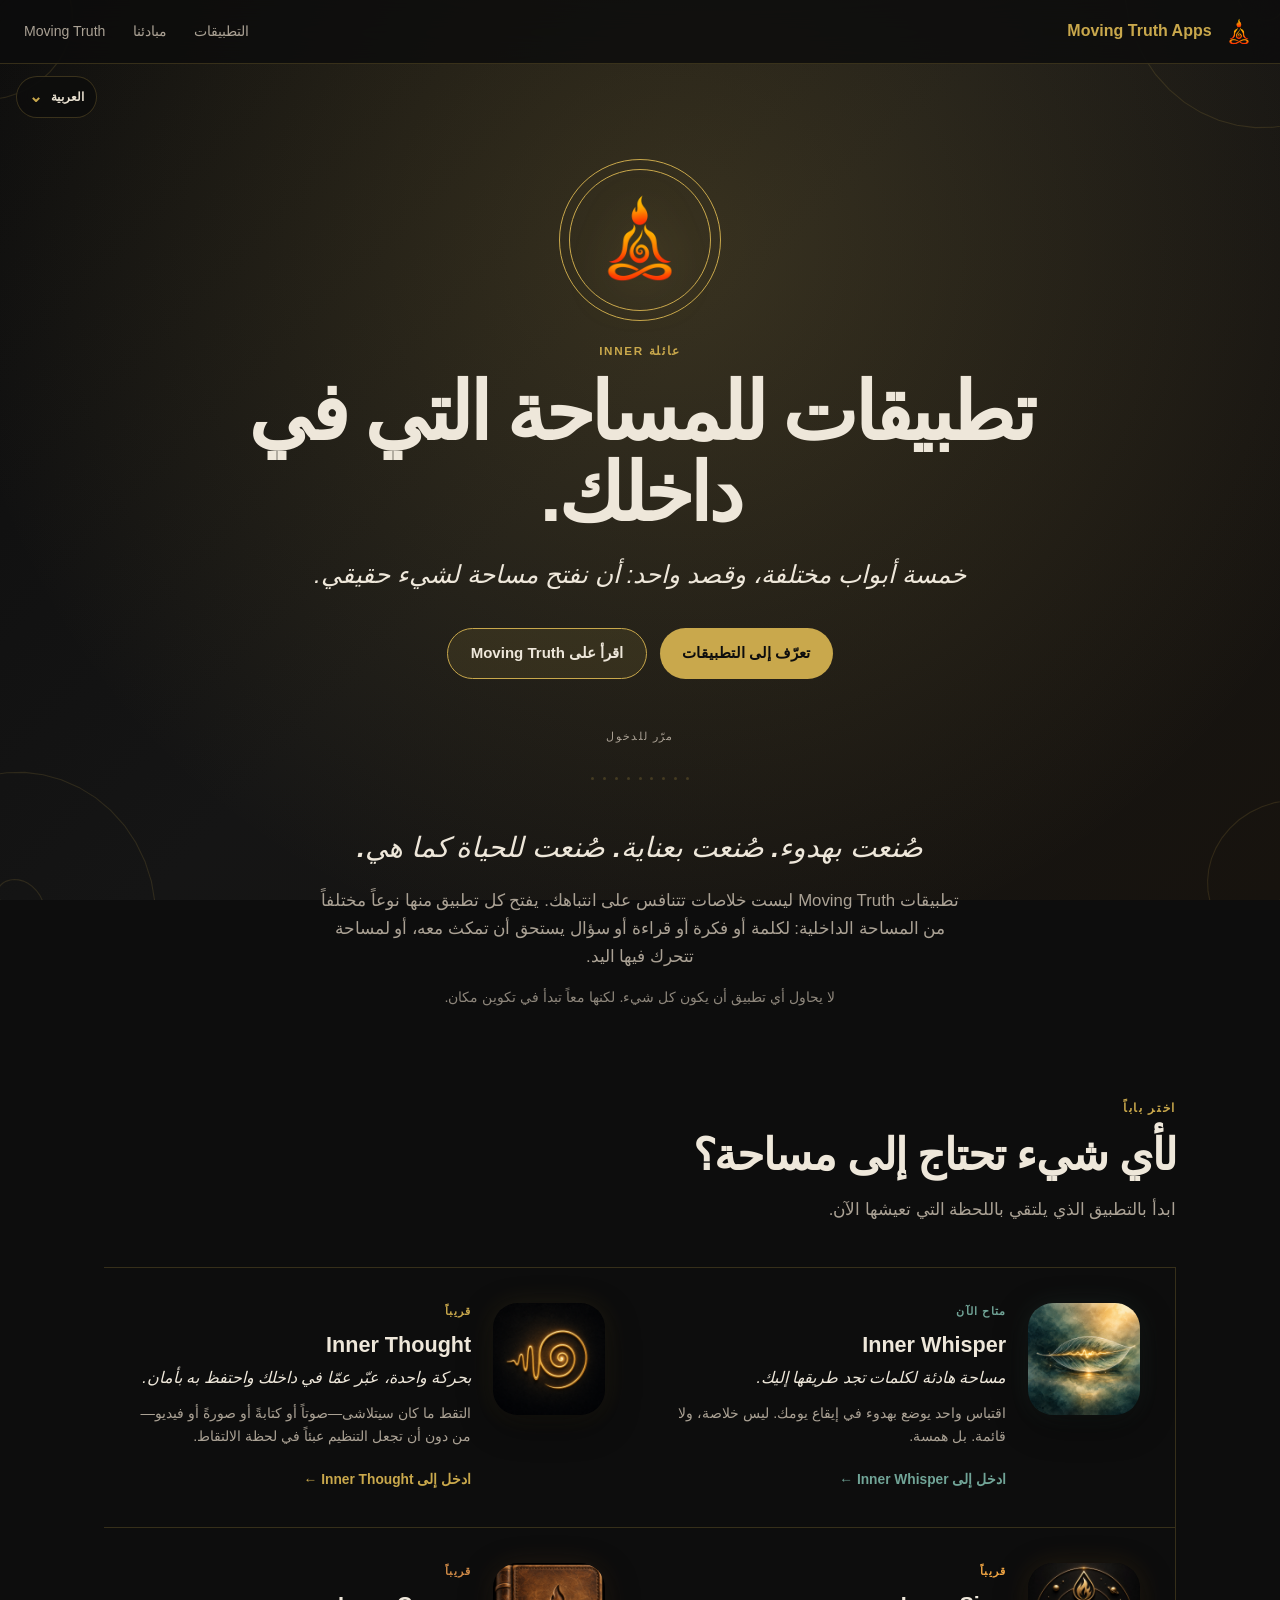
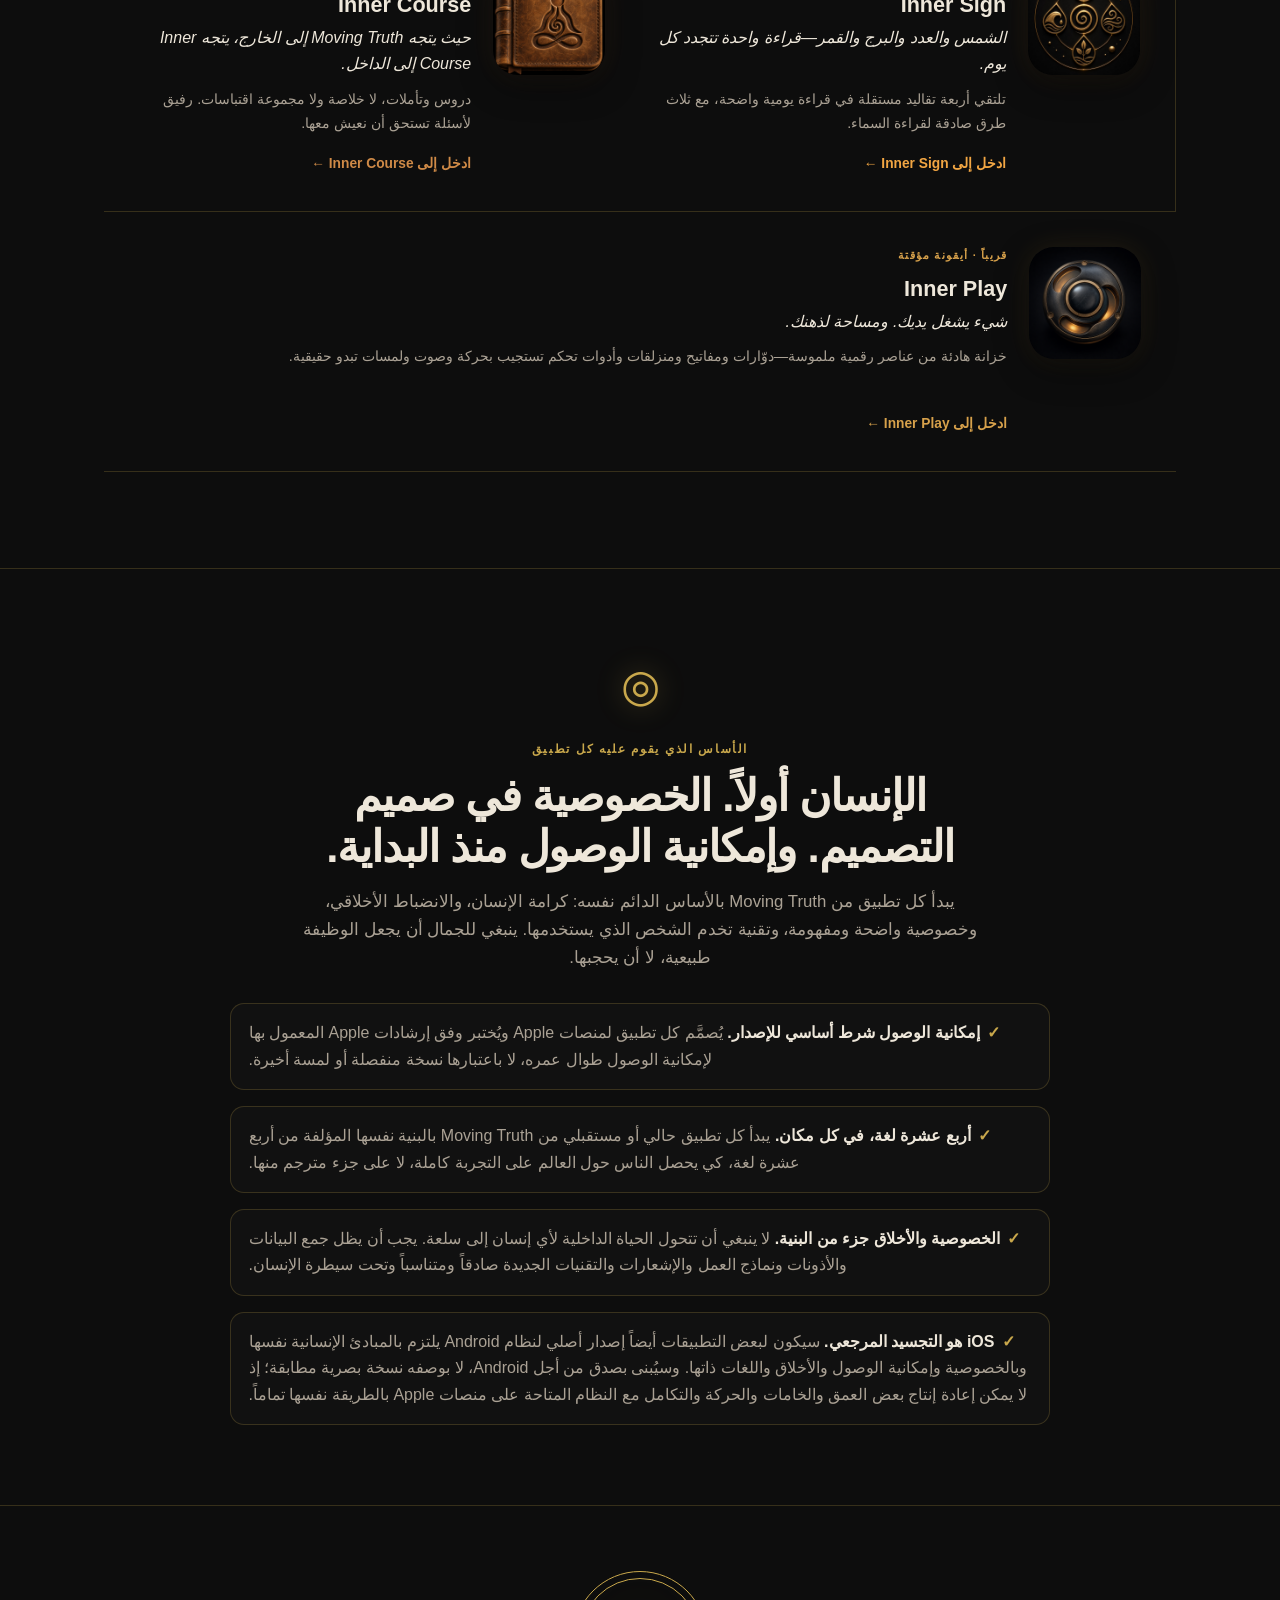
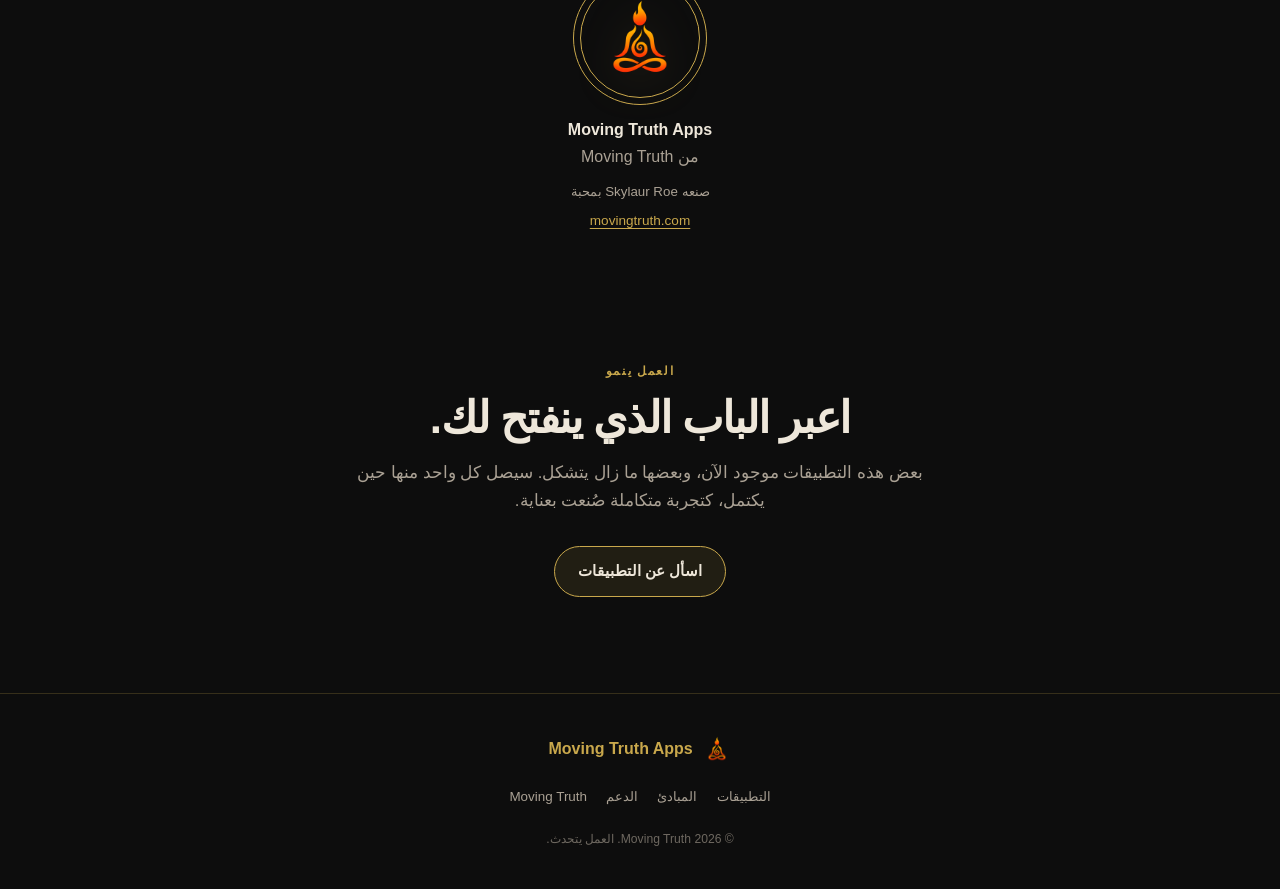
==== ar/index.html @ 88b8972d "Add complete 14-language app-family localization Add meaning-first catalogs and generated pages for " ====
<!DOCTYPE html>
<html lang="ar" dir="rtl">
<head>
  <meta charset="UTF-8">
  <meta name="viewport" content="width=device-width, initial-scale=1.0">
  <meta name="theme-color" content="#0D0D0D">
  <meta name="description" content="عائلة تطبيقات Inner من Moving Truth: مساحات هادئة وخاصة ومتاحة للجميع، للتأمل والإبداع وتوسيع المنظور والاستكشاف الحسي ومعرفة الذات.">
  <meta property="og:title" content="Moving Truth Apps">
  <meta property="og:description" content="صُمّمت للمساحة التي في داخلك.">
  <meta property="og:type" content="website">
  <meta property="og:url" content="https://apps.movingtruth.com/ar/">
  <meta property="og:image" content="https://apps.movingtruth.com/assets/moving-truth-logo.png">
  <meta name="twitter:card" content="summary">
  <title>تطبيقات Moving Truth — صُمّمت للمساحة التي في داخلك</title>
  <link rel="icon" type="image/png" href="../assets/moving-truth-logo.png">
  <link rel="apple-touch-icon" href="../assets/moving-truth-logo.png">
  <link rel="stylesheet" href="../styles.css">
  <script src="site.js" defer></script>





















































<!-- family-localization-meta:start -->
<link rel="canonical" href="https://apps.movingtruth.com/ar/">
<link rel="alternate" hreflang="en" href="https://apps.movingtruth.com/">
<link rel="alternate" hreflang="fr" href="https://apps.movingtruth.com/fr/">
<link rel="alternate" hreflang="es" href="https://apps.movingtruth.com/es/">
<link rel="alternate" hreflang="de" href="https://apps.movingtruth.com/de/">
<link rel="alternate" hreflang="pt-BR" href="https://apps.movingtruth.com/pt-BR/">
<link rel="alternate" hreflang="it" href="https://apps.movingtruth.com/it/">
<link rel="alternate" hreflang="nl" href="https://apps.movingtruth.com/nl/">
<link rel="alternate" hreflang="hi" href="https://apps.movingtruth.com/hi/">
<link rel="alternate" hreflang="ar" href="https://apps.movingtruth.com/ar/">
<link rel="alternate" hreflang="zh-Hans" href="https://apps.movingtruth.com/zh-Hans/">
<link rel="alternate" hreflang="ja" href="https://apps.movingtruth.com/ja/">
<link rel="alternate" hreflang="ko" href="https://apps.movingtruth.com/ko/">
<link rel="alternate" hreflang="ru" href="https://apps.movingtruth.com/ru/">
<link rel="alternate" hreflang="th" href="https://apps.movingtruth.com/th/">
<link rel="alternate" hreflang="x-default" href="https://apps.movingtruth.com/">
<!-- family-localization-meta:end -->

<!-- family-localization-style:start -->
<style>
  .family-language{position:absolute;z-index:900;inset-block-start:4.75rem;inset-inline-end:1rem;color:#e8e0d0;font:600 .75rem/1.2 -apple-system,BlinkMacSystemFont,"Segoe UI",sans-serif}
  .family-language details{position:relative}
  .family-language summary{min-block-size:2.6rem;display:flex;align-items:center;gap:.55rem;padding:.3rem .75rem;list-style:none;border:1px solid rgba(201,168,76,.24);border-radius:999px;background:rgba(13,13,13,.82);cursor:pointer;backdrop-filter:blur(12px)}
  .family-language summary::-webkit-details-marker{display:none}
  .family-language summary::after{content:"⌄";font-size:1rem;color:#c9a84c}
  .family-language details[open] summary::after{transform:rotate(180deg)}
  .family-language__label{position:absolute;inline-size:1px;block-size:1px;padding:0;margin:-1px;overflow:hidden;clip:rect(0,0,0,0);white-space:nowrap;border:0}
  .family-language__menu{position:absolute;inset-block-start:calc(100% + .45rem);inset-inline-end:0;min-inline-size:12rem;max-block-size:min(65vh,28rem);overflow:auto;display:grid;gap:.2rem;padding:.4rem;border:1px solid rgba(201,168,76,.24);border-radius:16px;background:rgba(13,13,13,.97);box-shadow:0 16px 45px rgba(0,0,0,.42);backdrop-filter:blur(16px)}
  .family-language a{min-block-size:2.5rem;display:flex;align-items:center;padding:0 .7rem;border-radius:10px;color:inherit;text-decoration:none;white-space:nowrap}
  .family-language a:hover,.family-language a:focus-visible{background:rgba(201,168,76,.16);outline:2px solid transparent}
  .family-language a[aria-current="page"]{background:#c9a84c;color:#111}
  .language-suggestion{position:fixed;z-index:1100;inset-inline:50%;inset-block-end:1rem;transform:translateX(-50%);inline-size:min(calc(100% - 2rem),42rem);display:flex;align-items:center;justify-content:center;gap:.7rem;flex-wrap:wrap;padding:.8rem 1rem;border:1px solid rgba(201,168,76,.42);border-radius:16px;background:rgba(13,13,13,.96);color:#e8e0d0;font:600 .88rem/1.4 -apple-system,BlinkMacSystemFont,"Segoe UI",sans-serif;box-shadow:0 16px 45px rgba(0,0,0,.42);backdrop-filter:blur(16px)}
  .language-suggestion p{margin:0;color:#e8e0d0}
  .language-suggestion a,.language-suggestion button{min-block-size:2.35rem;display:inline-flex;align-items:center;padding:0 .8rem;border:1px solid rgba(201,168,76,.5);border-radius:999px;background:transparent;color:#e8e0d0;font:inherit;text-decoration:none;cursor:pointer}
  .language-suggestion a{background:#c9a84c;color:#111}
  .language-suggestion a:focus-visible,.language-suggestion button:focus-visible{outline:2px solid #f1d47a;outline-offset:2px}
  @media (max-width:700px){.family-language{inset-block-start:4.8rem;inset-inline-end:.75rem}}
</style>
<!-- family-localization-style:end -->
<!-- family-localization-script:start -->
<script src="../localization/language-preference.js" defer></script>
<!-- family-localization-script:end -->
</head>
<body>
<!-- family-localization:start -->
<div class="family-language">
<details>
<summary><span class="family-language__label">اللغة</span><span>العربية</span></summary>
<nav class="family-language__menu" aria-label="اللغة">
  <a href="https://apps.movingtruth.com/" lang="en" data-language-choice="en">English</a>
  <a href="https://apps.movingtruth.com/fr/" lang="fr" data-language-choice="fr">Français</a>
  <a href="https://apps.movingtruth.com/es/" lang="es" data-language-choice="es">Español</a>
  <a href="https://apps.movingtruth.com/de/" lang="de" data-language-choice="de">Deutsch</a>
  <a href="https://apps.movingtruth.com/pt-BR/" lang="pt-BR" data-language-choice="pt-BR">Português (Brasil)</a>
  <a href="https://apps.movingtruth.com/it/" lang="it" data-language-choice="it">Italiano</a>
  <a href="https://apps.movingtruth.com/nl/" lang="nl" data-language-choice="nl">Nederlands</a>
  <a href="https://apps.movingtruth.com/hi/" lang="hi" data-language-choice="hi">हिन्दी</a>
  <a href="https://apps.movingtruth.com/ar/" lang="ar" data-language-choice="ar" aria-current="page">العربية</a>
  <a href="https://apps.movingtruth.com/zh-Hans/" lang="zh-Hans" data-language-choice="zh-Hans">简体中文</a>
  <a href="https://apps.movingtruth.com/ja/" lang="ja" data-language-choice="ja">日本語</a>
  <a href="https://apps.movingtruth.com/ko/" lang="ko" data-language-choice="ko">한국어</a>
  <a href="https://apps.movingtruth.com/ru/" lang="ru" data-language-choice="ru">Русский</a>
  <a href="https://apps.movingtruth.com/th/" lang="th" data-language-choice="th">ไทย</a>
</nav>
</details>
</div>
<!-- family-localization:end -->
  <a class="skip-link" href="#main-content">انتقل إلى المحتوى الرئيسي</a>

  <div class="living-canvas" aria-hidden="true">
    <div class="living-canvas__gradient"></div>
    <div class="living-canvas__glow"></div>
    <div class="living-canvas__motes" id="motes"></div>
    <svg class="living-canvas__corners" id="corner-spirals"></svg>
  </div>

  <header class="site-nav" role="banner">
    <a class="site-nav__brand" href="#top" aria-label="الصفحة الرئيسية لتطبيقات Moving Truth">
      <img src="../assets/moving-truth-logo.png" alt="">
      <span>Moving Truth Apps</span>
    </a>
    <button class="site-nav__toggle" type="button" aria-expanded="false" aria-controls="site-links">
      <span class="sr-only">افتح قائمة التنقل</span>
      <span aria-hidden="true"></span><span aria-hidden="true"></span><span aria-hidden="true"></span>
    </button>
    <nav aria-label="التنقل الرئيسي">
      <ul class="site-nav__links" id="site-links">
        <li><a href="#apps">التطبيقات</a></li>
        <li><a href="#principles">مبادئنا</a></li>
        <li><a href="https://movingtruth.com">Moving Truth</a></li>
      </ul>
    </nav>
  </header>

  <main id="main-content">
    <section class="hero hero--hub" id="top" aria-labelledby="hero-title">
      <a class="hero__mark" href="https://movingtruth.com" aria-label="زُر Moving Truth">
        <img src="../assets/moving-truth-logo.png" alt="شعار Moving Truth">
      </a>
      <span class="hero__eyebrow">عائلة Inner</span>
      <h1 class="hero__name" id="hero-title">تطبيقات للمساحة التي في داخلك.</h1>
      <p class="hero__promise">خمسة أبواب مختلفة، وقصد واحد: أن نفتح مساحة لشيء حقيقي.</p>
      <div class="hero__actions">
        <a class="button button--solid" href="#apps">تعرّف إلى التطبيقات</a>
        <a class="button button--outline" href="https://movingtruth.com/apps/">اقرأ على Moving Truth</a>
      </div>
      <p class="hero__scroll" aria-hidden="true">مرّر للدخول</p>
    </section>

    <div class="dot-row" aria-hidden="true">
      <span></span><span></span><span></span><span></span><span></span><span></span><span></span><span></span><span></span>
    </div>

    <section class="intro" aria-labelledby="family-title">
      <h2 id="family-title">صُنعت بهدوء. صُنعت بعناية. صُنعت للحياة كما هي.</h2>
      <p>تطبيقات Moving Truth ليست خلاصات تتنافس على انتباهك. يفتح كل تطبيق منها نوعاً مختلفاً من المساحة الداخلية: لكلمة أو فكرة أو قراءة أو سؤال يستحق أن تمكث معه، أو لمساحة تتحرك فيها اليد.</p>
      <p class="intro__trust">لا يحاول أي تطبيق أن يكون كل شيء. لكنها معاً تبدأ في تكوين مكان.</p>
    </section>

    <section class="app-family" id="apps" aria-labelledby="apps-title">
      <div class="section-heading">
        <span class="eyebrow">اختر باباً</span>
        <h2 id="apps-title">لأي شيء تحتاج إلى مساحة؟</h2>
        <p>ابدأ بالتطبيق الذي يلتقي باللحظة التي تعيشها الآن.</p>
      </div>

      <div class="app-grid">
        <a class="app-card" style="--card-rgb: 113, 164, 151" href="https://inner-whisper.movingtruth.com/ar/">
          <img class="app-card__icon" src="../assets/inner-whisper.png" alt="أيقونة تطبيق Inner Whisper: ورقة مضيئة تحتضن موجة ذهبية">
          <div class="app-card__body">
            <span class="app-card__status">متاح الآن</span>
            <h3>Inner Whisper</h3>
            <p class="app-card__tagline">مساحة هادئة لكلمات تجد طريقها إليك.</p>
            <p class="app-card__copy">اقتباس واحد يوضع بهدوء في إيقاع يومك. ليس خلاصة، ولا قائمة. بل همسة.</p>
            <span class="app-card__cta">ادخل إلى Inner Whisper ←</span>
          </div>
        </a>

        <a class="app-card" style="--card-rgb: 201, 168, 76" href="https://inner-thought.movingtruth.com/ar/">
          <img class="app-card__icon" src="../assets/inner-thought.png" alt="أيقونة تطبيق Inner Thought: موجة ذهبية تنساب إلى شكل حلزوني">
          <div class="app-card__body">
            <span class="app-card__status">قريباً</span>
            <h3>Inner Thought</h3>
            <p class="app-card__tagline">بحركة واحدة، عبّر عمّا في داخلك واحتفظ به بأمان.</p>
            <p class="app-card__copy">التقط ما كان سيتلاشى—صوتاً أو كتابةً أو صورةً أو فيديو—من دون أن تجعل التنظيم عبئاً في لحظة الالتقاط.</p>
            <span class="app-card__cta">ادخل إلى Inner Thought ←</span>
          </div>
        </a>

        <a class="app-card" style="--card-rgb: 242, 166, 67" href="https://inner-sign.movingtruth.com/ar/">
          <img class="app-card__icon" src="../assets/inner-sign.png" alt="أيقونة تطبيق Inner Sign: أربعة رموز ذهبية للعناصر تحيط بشكل حلزوني وسط خلفية داكنة">
          <div class="app-card__body">
            <span class="app-card__status">قريباً</span>
            <h3>Inner Sign</h3>
            <p class="app-card__tagline">الشمس والعدد والبرج والقمر—قراءة واحدة تتجدد كل يوم.</p>
            <p class="app-card__copy">تلتقي أربعة تقاليد مستقلة في قراءة يومية واضحة، مع ثلاث طرق صادقة لقراءة السماء.</p>
            <span class="app-card__cta">ادخل إلى Inner Sign ←</span>
          </div>
        </a>

        <a class="app-card" style="--card-rgb: 207, 138, 71" href="https://inner-course.movingtruth.com/ar/">
          <img class="app-card__icon" src="../assets/inner-course.png" alt="أيقونة تطبيق Inner Course: كتاب جلدي عتيق منقوش عليه رمز Moving Truth">
          <div class="app-card__body">
            <span class="app-card__status">قريباً</span>
            <h3>Inner Course</h3>
            <p class="app-card__tagline">حيث يتجه Moving Truth إلى الخارج، يتجه Inner Course إلى الداخل.</p>
            <p class="app-card__copy">دروس وتأملات، لا خلاصة ولا مجموعة اقتباسات. رفيق لأسئلة تستحق أن نعيش معها.</p>
            <span class="app-card__cta">ادخل إلى Inner Course ←</span>
          </div>
        </a>

        <a class="app-card" style="--card-rgb: 215, 161, 75" href="https://inner-play.movingtruth.com/ar/">
          <img class="app-card__icon" src="../assets/inner-play-placeholder.png" alt="أيقونة Inner Play المؤقتة: قرص حركي معدني داكن يتوهج بدفء من الداخل">
          <div class="app-card__body">
            <span class="app-card__status">قريباً · أيقونة مؤقتة</span>
            <h3>Inner Play</h3>
            <p class="app-card__tagline">شيء يشغل يديك. ومساحة لذهنك.</p>
            <p class="app-card__copy">خزانة هادئة من عناصر رقمية ملموسة—دوّارات ومفاتيح ومنزلقات وأدوات تحكم تستجيب بحركة وصوت ولمسات تبدو حقيقية.</p>
            <span class="app-card__cta">ادخل إلى Inner Play ←</span>
          </div>
        </a>
      </div>
    </section>

    <section class="statement statement--bordered" id="principles" aria-labelledby="principles-title">
      <span class="statement__symbol" aria-hidden="true">◎</span>
      <span class="eyebrow">الأساس الذي يقوم عليه كل تطبيق</span>
      <h2 id="principles-title">الإنسان أولاً. الخصوصية في صميم التصميم. وإمكانية الوصول منذ البداية.</h2>
      <p>يبدأ كل تطبيق من Moving Truth بالأساس الدائم نفسه: كرامة الإنسان، والانضباط الأخلاقي، وخصوصية واضحة ومفهومة، وتقنية تخدم الشخص الذي يستخدمها. ينبغي للجمال أن يجعل الوظيفة طبيعية، لا أن يحجبها.</p>
      <ul class="truth-list commitment-list">
        <li><strong>إمكانية الوصول شرط أساسي للإصدار.</strong> يُصمَّم كل تطبيق لمنصات Apple ويُختبر وفق إرشادات Apple المعمول بها لإمكانية الوصول طوال عمره، لا باعتبارها نسخة منفصلة أو لمسة أخيرة.</li>
        <li><strong>أربع عشرة لغة، في كل مكان.</strong> يبدأ كل تطبيق حالي أو مستقبلي من Moving Truth بالبنية نفسها المؤلفة من أربع عشرة لغة، كي يحصل الناس حول العالم على التجربة كاملة، لا على جزء مترجم منها.</li>
        <li><strong>الخصوصية والأخلاق جزء من البنية.</strong> لا ينبغي أن تتحول الحياة الداخلية لأي إنسان إلى سلعة. يجب أن يظل جمع البيانات والأذونات ونماذج العمل والإشعارات والتقنيات الجديدة صادقاً ومتناسباً وتحت سيطرة الإنسان.</li>
        <li><strong>iOS هو التجسيد المرجعي.</strong> سيكون لبعض التطبيقات أيضاً إصدار أصلي لنظام Android يلتزم بالمبادئ الإنسانية نفسها وبالخصوصية وإمكانية الوصول والأخلاق واللغات ذاتها. وسيُبنى بصدق من أجل Android، لا بوصفه نسخة بصرية مطابقة؛ إذ لا يمكن إعادة إنتاج بعض العمق والخامات والحركة والتكامل مع النظام المتاحة على منصات Apple بالطريقة نفسها تماماً.</li>
      </ul>
    </section>

    <section class="moving-truth" aria-label="عن Moving Truth">
      <a class="moving-truth__ring" href="https://movingtruth.com" aria-label="Moving Truth. يفتح movingtruth.com">
        <img src="../assets/moving-truth-logo.png" alt="شعار Moving Truth">
      </a>
      <strong>Moving Truth Apps</strong>
      <span>من Moving Truth</span>
      <small>صنعه Skylaur Roe بمحبة</small>
      <a href="https://movingtruth.com">movingtruth.com</a>
    </section>

    <section class="closing" aria-labelledby="closing-title">
      <span class="eyebrow">العمل ينمو</span>
      <h2 id="closing-title">اعبر الباب الذي ينفتح لك.</h2>
      <p>بعض هذه التطبيقات موجود الآن، وبعضها ما زال يتشكل. سيصل كل واحد منها حين يكتمل، كتجربة متكاملة صُنعت بعناية.</p>
      <a class="button button--outline" href="mailto:support@movingtruth.com?subject=Moving%20Truth%20Apps">اسأل عن التطبيقات</a>
    </section>
  </main>

  <footer>
    <div class="footer__brand"><img src="../assets/moving-truth-logo.png" alt=""><strong>Moving Truth Apps</strong></div>
    <nav aria-label="التنقل في تذييل الصفحة">
      <ul>
        <li><a href="#apps">التطبيقات</a></li>
        <li><a href="#principles">المبادئ</a></li>
        <li><a href="mailto:support@movingtruth.com">الدعم</a></li>
        <li><a href="https://movingtruth.com">Moving Truth</a></li>
      </ul>
    </nav>
    <p>© 2026 Moving Truth. العمل يتحدث.</p>
  </footer>
</body>
</html>
---- styles.css ----
*, *::before, *::after { box-sizing: border-box; margin: 0; padding: 0; }

:root {
  color-scheme: dark;
  --bg: #0d0d0d;
  --bg-warm: #17130e;
  --gold: #c9a84c;
  --gold-dim: #9a7a30;
  --cream: #eee7da;
  --taupe: #aaa194;
  --separator: rgba(201, 168, 76, 0.22);
  --content: 700px;
  --wide: 1120px;
  --accent: var(--gold);
  --accent-rgb: 201, 168, 76;
}

html { scroll-behavior: smooth; }
body {
  min-height: 100%;
  overflow-x: hidden;
  background: var(--bg);
  color: var(--cream);
  font-family: -apple-system, BlinkMacSystemFont, "Segoe UI", sans-serif;
  line-height: 1.65;
  -webkit-font-smoothing: antialiased;
}
body.sign { --accent: #f2a643; --accent-rgb: 242, 166, 67; --bg-warm: #101729; --separator: rgba(242, 166, 67, 0.24); }
body.course { --accent: #cf8a47; --accent-rgb: 207, 138, 71; --bg-warm: #24150d; --separator: rgba(207, 138, 71, 0.25); }

a { color: var(--accent); text-underline-offset: .2em; }
a:hover { color: var(--cream); }
a:focus-visible, button:focus-visible { outline: 3px solid var(--accent); outline-offset: 5px; }
img { max-width: 100%; }
.sr-only { position: absolute; width: 1px; height: 1px; overflow: hidden; clip: rect(0, 0, 0, 0); clip-path: inset(50%); white-space: nowrap; }
.skip-link { position: fixed; z-index: 1000; left: 1rem; top: -5rem; padding: .7rem 1rem; background: var(--cream); color: var(--bg); border-radius: .5rem; }
.skip-link:focus { top: 1rem; }

.living-canvas { position: fixed; inset: 0; z-index: -1; overflow: hidden; background: var(--bg); }
.living-canvas__gradient { position: absolute; inset: 0; background: linear-gradient(135deg, var(--bg), #151515 48%, var(--bg-warm)); }
.living-canvas__glow { position: absolute; inset: -20%; background: radial-gradient(circle at 52% 34%, rgba(var(--accent-rgb), .2), transparent 58%); animation: breathe 7s ease-in-out infinite; }
.living-canvas__motes { position: absolute; inset: 0; }
.mote { position: absolute; bottom: -5%; border-radius: 50%; background: var(--accent); animation: rise linear infinite; }
.living-canvas__corners { position: absolute; inset: 0; width: 100%; height: 100%; }
.living-canvas__corners path { fill: none; stroke: var(--accent); stroke-width: 1.1; stroke-linecap: round; opacity: .15; }
@keyframes breathe { 0%,100% { opacity: .48; transform: scale(.98); } 50% { opacity: 1; transform: scale(1.03); } }
@keyframes rise { 0% { transform: translateY(0); opacity: 0; } 10%,85% { opacity: var(--mote-opacity); } 100% { transform: translateY(-120vh); opacity: 0; } }
@keyframes appear { from { opacity: 0; transform: translateY(18px); } to { opacity: 1; transform: none; } }

.site-nav { position: sticky; top: 0; z-index: 100; display: flex; align-items: center; justify-content: space-between; min-height: 64px; padding: .75rem 1.5rem; background: rgba(13,13,13,.84); backdrop-filter: blur(16px); -webkit-backdrop-filter: blur(16px); border-bottom: 1px solid var(--separator); }
.site-nav__brand { display: flex; align-items: center; gap: .65rem; color: var(--accent); font-weight: 700; text-decoration: none; }
.site-nav__brand img { width: 34px; height: 34px; border-radius: 8px; object-fit: cover; }
.site-nav__links { display: flex; gap: 1.7rem; list-style: none; }
.site-nav__links a { color: var(--taupe); font-size: .88rem; text-decoration: none; }
.site-nav__toggle { display: none; width: 44px; height: 44px; background: transparent; border: 0; align-items: center; justify-content: center; flex-direction: column; gap: 5px; }
.site-nav__toggle > span:not(.sr-only) { width: 23px; height: 2px; border-radius: 2px; background: var(--cream); }

.hero { min-height: calc(100svh - 64px); display: flex; flex-direction: column; align-items: center; justify-content: center; padding: 5rem 1.5rem 4rem; text-align: center; position: relative; }
.hero--hub { min-height: 78svh; }
.hero__mark { position: relative; width: 146px; height: 146px; display: grid; place-items: center; margin-bottom: 1.7rem; border-radius: 50%; }
.hero__mark::before, .hero__mark::after { content: ""; position: absolute; border-radius: 50%; border: 1.5px solid var(--accent); animation: ring 5.85s ease-in-out infinite; }
.hero__mark::before { inset: -8px; }
.hero__mark::after { inset: 2px; animation-delay: -.7s; }
.hero__mark img { width: 112px; height: 112px; object-fit: contain; filter: drop-shadow(0 8px 24px rgba(var(--accent-rgb), .2)); }
.hero__icon-wrap { width: 184px; height: 184px; display: grid; place-items: center; position: relative; margin-bottom: 1.7rem; }
.hero__icon-glow { position: absolute; inset: -14px; border-radius: 50%; background: radial-gradient(circle, rgba(var(--accent-rgb), .4), transparent 68%); filter: blur(13px); animation: breathe 6.5s ease-in-out infinite; }
.hero__icon { position: relative; width: 164px; height: 164px; object-fit: cover; border-radius: 37px; box-shadow: 0 14px 48px rgba(0,0,0,.58); animation: breathe 6.5s ease-in-out infinite; }
.hero__eyebrow, .eyebrow { display: block; margin-bottom: .75rem; color: var(--accent); font-size: .73rem; font-weight: 750; letter-spacing: .14em; text-transform: uppercase; }
.hero__name { max-width: 900px; font-size: clamp(2.25rem, 7vw, 5rem); line-height: 1.02; letter-spacing: -.045em; font-weight: 760; animation: appear .8s ease both; }
.hero__name--product { font-size: clamp(1.65rem, 5vw, 2.25rem); letter-spacing: .27em; margin-left: .27em; text-transform: uppercase; }
.hero__promise { max-width: 680px; margin: 1.25rem auto 2rem; color: var(--cream); font-size: clamp(1.15rem, 3vw, 1.55rem); font-style: italic; }
.hero__intro { max-width: 700px; margin: 1.2rem auto 2rem; color: var(--taupe); font-size: 1.05rem; }
.hero__actions { display: flex; flex-wrap: wrap; justify-content: center; gap: .8rem; }
.hero__scroll { position: absolute; bottom: 1.3rem; color: var(--taupe); font-size: .7rem; letter-spacing: .12em; text-transform: uppercase; }
@keyframes ring { 0%,100% { opacity: .3; transform: scale(.98); } 50% { opacity: .88; transform: scale(1.03); } }

.button { min-height: 48px; display: inline-flex; align-items: center; justify-content: center; padding: .75rem 1.4rem; border-radius: 999px; font-size: .94rem; font-weight: 700; text-decoration: none; }
.button--solid { background: var(--accent); color: #0d0d0d; }
.button--outline { color: var(--cream); border: 1.5px solid var(--accent); background: rgba(var(--accent-rgb), .11); }
.button--quiet { cursor: default; background: color-mix(in srgb, var(--accent) 72%, #5b4a27); color: #0d0d0d; }

.dot-row { display: flex; justify-content: center; gap: .55rem; padding: .7rem 1.5rem 2.8rem; }
.dot-row span { width: 3px; height: 3px; border-radius: 50%; background: var(--separator); }
.intro { max-width: var(--content); margin: 0 auto; padding: 0 1.5rem 4.5rem; text-align: center; }
.intro h2 { margin-bottom: 1rem; font-size: clamp(1.35rem, 3vw, 1.75rem); font-style: italic; font-weight: 580; }
.intro p { color: var(--taupe); font-size: 1.05rem; }
.intro__trust { margin-top: 1rem; font-size: .9rem !important; opacity: .82; }

.app-family { max-width: var(--wide); margin: 0 auto; padding: 1rem 1.5rem 6rem; }
.section-heading { max-width: 690px; margin-bottom: 2.7rem; }
.section-heading h2, .statement h2, .closing h2 { margin-bottom: 1rem; font-size: clamp(1.85rem, 5vw, 2.75rem); line-height: 1.16; letter-spacing: -.025em; }
.section-heading p, .statement > p, .closing p { color: var(--taupe); font-size: 1.05rem; }
.app-grid { display: grid; grid-template-columns: repeat(2, minmax(0, 1fr)); border-top: 1px solid var(--separator); }
.app-card { position: relative; display: grid; grid-template-columns: 112px 1fr; gap: 1.35rem; min-height: 260px; padding: 2.2rem 2.2rem 2.2rem 0; color: inherit; text-decoration: none; border-bottom: 1px solid var(--separator); transition: background .25s ease, transform .25s ease; }
.app-card:nth-child(odd) { border-right: 1px solid var(--separator); }
.app-card:nth-child(even) { padding-left: 2.2rem; }
.app-card:last-child:nth-child(odd) { grid-column: 1 / -1; border-right: 0; padding-right: 2.2rem; }
.app-card:last-child:nth-child(odd) .app-card__body { max-width: 720px; }
.app-card:hover { color: inherit; background: linear-gradient(120deg, rgba(var(--card-rgb), .1), transparent 72%); transform: translateY(-2px); }
.app-card__icon { width: 112px; height: 112px; border-radius: 25px; object-fit: cover; box-shadow: 0 10px 34px rgba(0,0,0,.46), 0 0 28px rgba(var(--card-rgb), .12); }
.app-card__body { display: flex; flex-direction: column; align-items: flex-start; }
.app-card__status { display: inline-flex; margin-bottom: .65rem; color: rgb(var(--card-rgb)); font-size: .68rem; font-weight: 800; letter-spacing: .11em; text-transform: uppercase; }
.app-card h3 { margin-bottom: .45rem; color: var(--cream); font-size: 1.35rem; line-height: 1.2; }
.app-card__tagline { margin-bottom: .65rem; color: var(--cream); font-style: italic; }
.app-card__copy { color: var(--taupe); font-size: .9rem; }
.app-card__cta { margin-top: auto; padding-top: 1.1rem; color: rgb(var(--card-rgb)); font-weight: 700; font-size: .86rem; }

.feature-flow { max-width: 880px; margin: 0 auto; padding: .5rem 1.5rem 4.5rem; }
.feature-flow__list { display: grid; grid-template-columns: repeat(5, 1fr); gap: 1.4rem; list-style: none; }
.feature-flow__list--four { grid-template-columns: repeat(4, 1fr); }
.feature-flow li { display: flex; flex-direction: column; align-items: center; gap: .65rem; text-align: center; }
.feature-flow li > span { display: grid; place-items: center; width: 56px; height: 56px; border-radius: 50%; color: var(--feature); font-size: 1.55rem; background: color-mix(in srgb, var(--feature) 14%, transparent); box-shadow: 0 0 20px color-mix(in srgb, var(--feature) 18%, transparent); }
.feature-flow strong { color: var(--taupe); font-size: .82rem; }

.statement { max-width: var(--content); margin: 0 auto; padding: 5rem 1.5rem; }
.statement--wide { max-width: var(--wide); }
.statement--bordered { max-width: none; border-block: 1px solid var(--separator); text-align: center; }
.statement--bordered > * { max-width: var(--content); margin-inline: auto; }
.statement__symbol { display: block; margin-bottom: 1rem; color: var(--accent); font-size: 2.8rem; text-shadow: 0 0 28px rgba(var(--accent-rgb), .46); }
.statement__note { margin-top: 1.2rem !important; font-size: .92rem !important; }
.truth-list { list-style: none; display: grid; gap: .75rem; margin-top: 2rem; }
.truth-list li { color: var(--taupe); }
.truth-list li::before { content: "✓"; color: var(--accent); font-weight: 800; margin-right: .7rem; }
.commitment-list { max-width: 820px; gap: 1rem; text-align: left; }
.commitment-list li { padding: 1rem 1.1rem; border: 1px solid var(--separator); border-radius: 14px; background: rgba(255,255,255,.018); line-height: 1.65; }
.commitment-list li::before { margin-inline-end: .45rem; margin-right: 0; }
.commitment-list strong { color: var(--cream); }
.capability-lines { display: grid; grid-template-columns: 1fr 1fr; margin-top: 2.5rem; border-top: 1px solid var(--separator); }
.capability-lines > div { display: flex; flex-direction: column; gap: .3rem; padding: 1.4rem 1rem 1.4rem 0; border-bottom: 1px solid var(--separator); }
.capability-lines > div:nth-child(odd) { border-right: 1px solid var(--separator); }
.capability-lines > div:nth-child(even) { padding-left: 1.4rem; }
.capability-lines strong { color: var(--cream); }
.capability-lines span { color: var(--taupe); font-size: .9rem; }
.step-line { display: grid; grid-template-columns: repeat(5, 1fr); margin-top: 2.5rem; border-block: 1px solid var(--separator); }
.step-line li { position: relative; min-height: 120px; display: flex; align-items: center; justify-content: center; padding: 1rem; color: var(--taupe); text-align: center; list-style: none; }
.step-line li:not(:last-child) { border-right: 1px solid var(--separator); }
.step-line li::after { content: ""; position: absolute; right: -3px; width: 5px; height: 5px; border-radius: 50%; background: var(--accent); }
.step-line li:last-child::after { display: none; }

.blessing { max-width: 660px; margin: 0 auto; padding: 2rem 1.5rem 4rem; text-align: center; }
.blessing h2 { margin-bottom: 1rem; font-size: 1.25rem; }
.blessing p { color: rgba(238,231,218,.84); font-style: italic; line-height: 1.9; }
.moving-truth { display: flex; flex-direction: column; align-items: center; padding: 4.5rem 1.5rem 3rem; text-align: center; }
.moving-truth__ring { position: relative; width: 120px; height: 120px; display: grid; place-items: center; margin-bottom: 1.2rem; border-radius: 50%; }
.moving-truth__ring::before, .moving-truth__ring::after { content: ""; position: absolute; border-radius: 50%; border: 1.5px solid var(--accent); animation: ring 5.85s ease-in-out infinite; }
.moving-truth__ring::before { inset: -7px; }
.moving-truth__ring::after { inset: 0; animation-delay: -.7s; }
.moving-truth__ring img { width: 94px; height: 94px; object-fit: contain; filter: drop-shadow(0 8px 22px rgba(var(--accent-rgb), .18)); }
.moving-truth > span, .moving-truth > small { color: var(--taupe); }
.moving-truth > small { margin-top: .7rem; }
.moving-truth > a:last-child { margin-top: .45rem; font-size: .85rem; }
.closing { max-width: 650px; margin: 0 auto; padding: 5rem 1.5rem 6rem; text-align: center; }
.closing p { margin-bottom: 2rem; }

footer { display: flex; flex-direction: column; align-items: center; gap: 1.2rem; padding: 2.5rem 1.5rem; border-top: 1px solid var(--separator); text-align: center; }
.footer__brand { display: flex; align-items: center; gap: .55rem; color: var(--accent); }
.footer__brand img { width: 30px; height: 30px; border-radius: 7px; object-fit: cover; }
footer ul { display: flex; flex-wrap: wrap; justify-content: center; gap: 1.2rem; list-style: none; }
footer a { color: var(--taupe); font-size: .84rem; text-decoration: none; }
footer p { color: var(--taupe); opacity: .62; font-size: .76rem; }

@media (max-width: 820px) {
  .app-grid { grid-template-columns: 1fr; }
  .app-card:nth-child(odd) { border-right: 0; }
  .app-card:nth-child(even) { padding-left: 0; }
  .step-line { grid-template-columns: 1fr; }
  .step-line li { min-height: auto; padding: 1.15rem; }
  .step-line li:not(:last-child) { border-right: 0; border-bottom: 1px solid var(--separator); }
  .step-line li::after { right: auto; bottom: -3px; }
}
@media (max-width: 700px) {
  .site-nav__toggle { display: flex; }
  .site-nav__links { display: none; position: absolute; inset: 64px 0 auto; flex-direction: column; gap: 0; padding: .6rem 0; background: rgba(13,13,13,.97); border-bottom: 1px solid var(--separator); }
  .site-nav__links[data-open="true"] { display: flex; }
  .site-nav__links a { display: block; min-height: 48px; padding: .8rem 1.5rem; }
  .feature-flow__list { grid-template-columns: repeat(2, 1fr); }
  .feature-flow__list--four { grid-template-columns: repeat(2, 1fr); }
  .feature-flow li:last-child { grid-column: 1 / -1; }
  .feature-flow__list--four li:last-child { grid-column: auto; }
  .hero__name { font-size: clamp(2.2rem, 13vw, 3.5rem); }
  .hero__name--product { font-size: clamp(1.45rem, 8vw, 2rem); }
}
@media (max-width: 540px) {
  .app-card { grid-template-columns: 82px 1fr; gap: 1rem; min-height: 0; padding: 1.7rem 0; }
  .app-card__icon { width: 82px; height: 82px; border-radius: 19px; }
  .capability-lines { grid-template-columns: 1fr; }
  .capability-lines > div:nth-child(odd) { border-right: 0; }
  .capability-lines > div:nth-child(even) { padding-left: 0; }
  .hero__icon-wrap { width: 156px; height: 156px; }
  .hero__icon { width: 142px; height: 142px; border-radius: 32px; }
}
@media (prefers-reduced-motion: reduce) {
  html { scroll-behavior: auto; }
  *, *::before, *::after { animation-duration: .01ms !important; animation-iteration-count: 1 !important; transition-duration: .01ms !important; }
  .mote { display: none; }
}
@media (prefers-contrast: more) {
  :root { --taupe: #ddd6ca; --separator: rgba(238,231,218,.52); --gold: #f0cf70; }
}
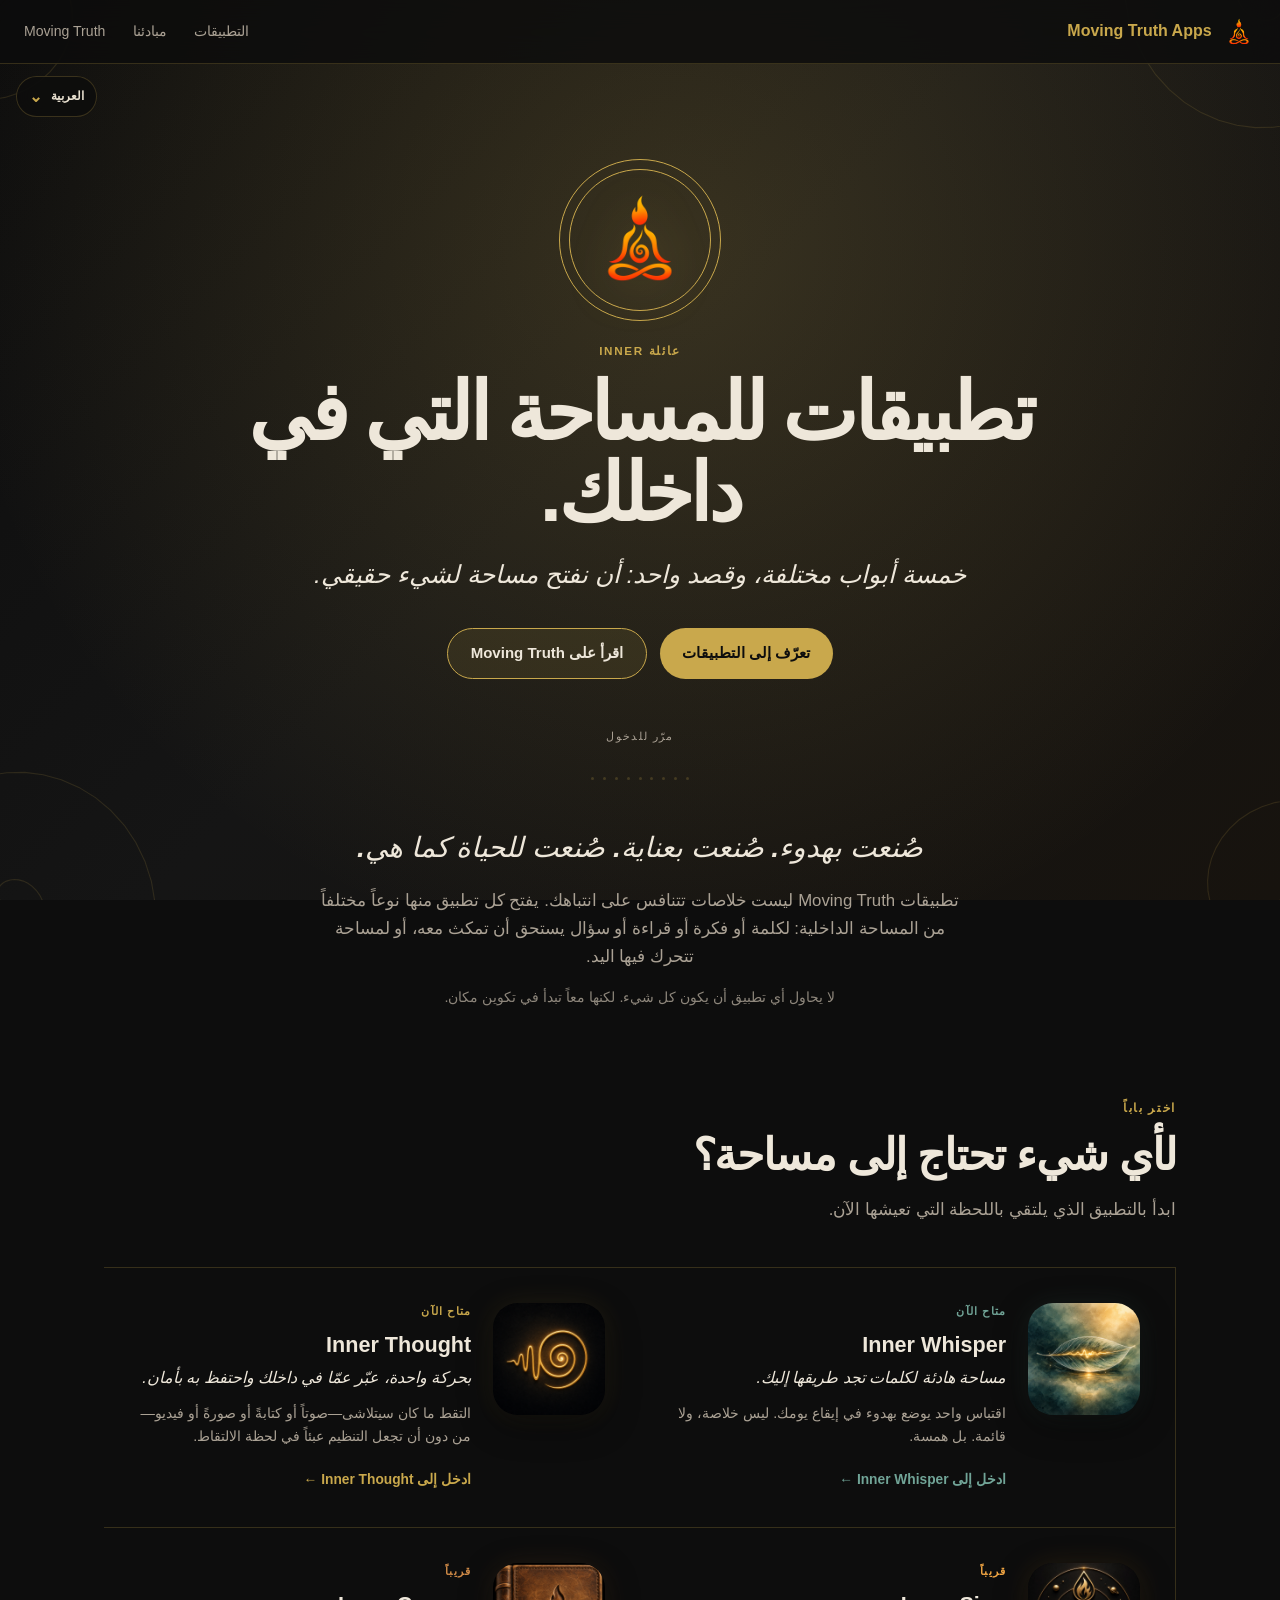
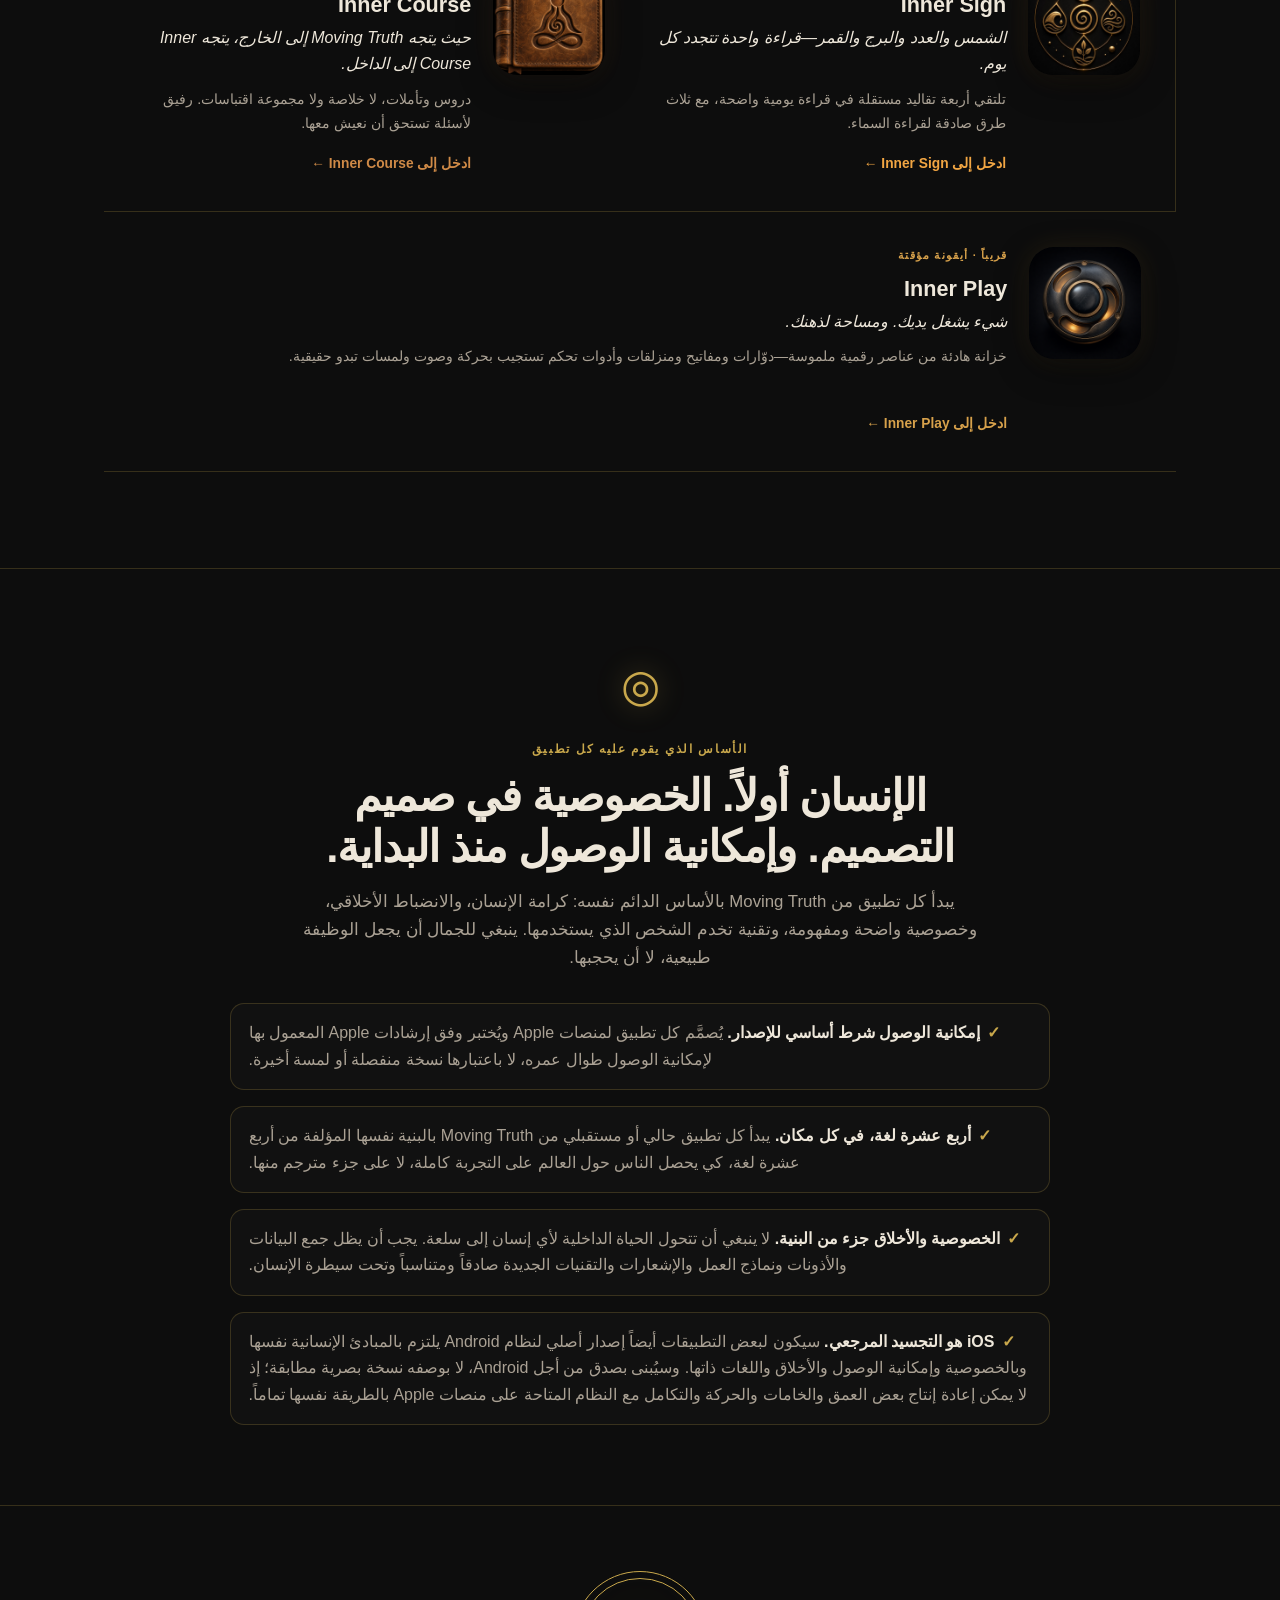
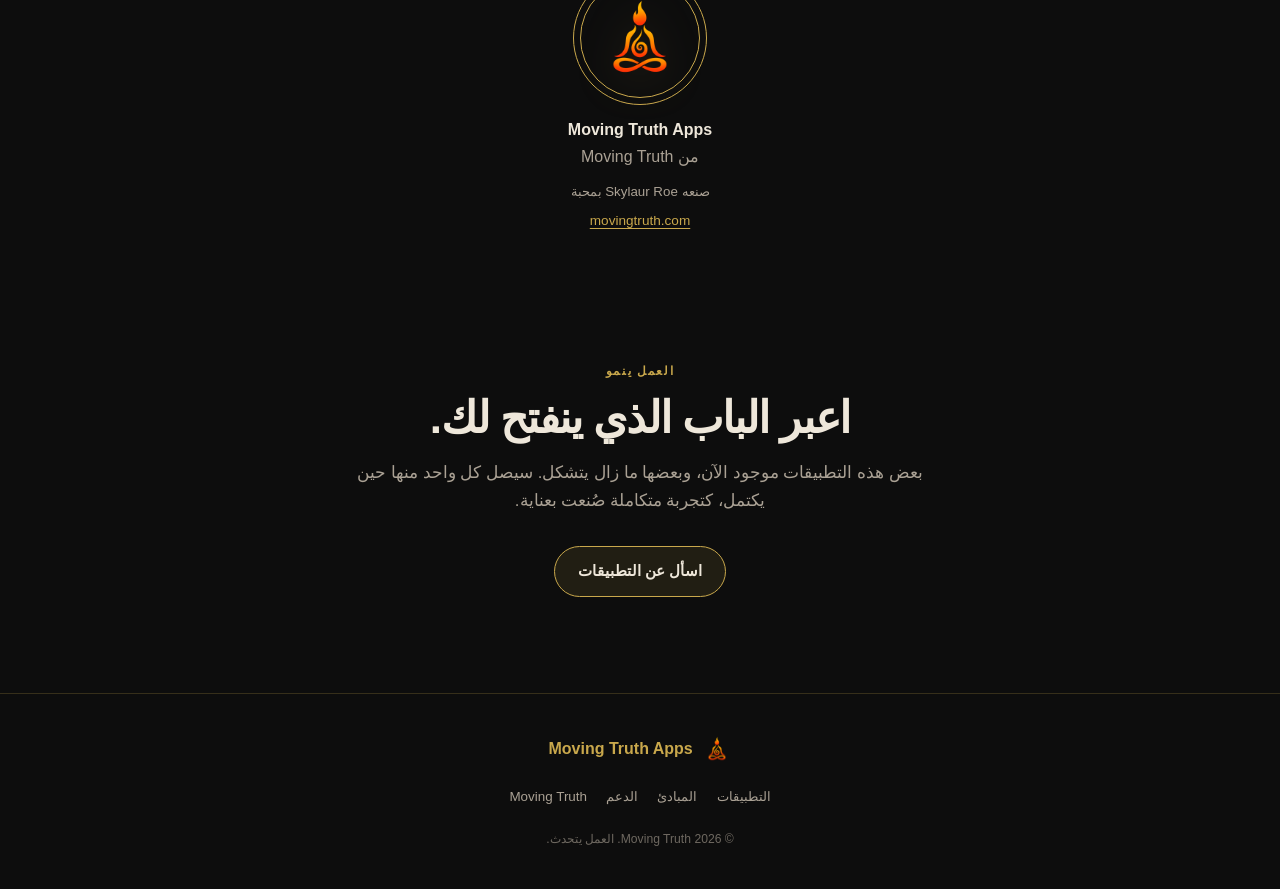
==== commit 27c15320: "Mark Inner Thought available across app hub locales Update the English app card and all 13 localized" ====
--- a/ar/index.html
+++ b/ar/index.html
@@ -211,7 +211,7 @@
         <a class="app-card" style="--card-rgb: 201, 168, 76" href="https://inner-thought.movingtruth.com/ar/">
           <img class="app-card__icon" src="../assets/inner-thought.png" alt="أيقونة تطبيق Inner Thought: موجة ذهبية تنساب إلى شكل حلزوني">
           <div class="app-card__body">
-            <span class="app-card__status">قريباً</span>
+            <span class="app-card__status">متاح الآن</span>
             <h3>Inner Thought</h3>
             <p class="app-card__tagline">بحركة واحدة، عبّر عمّا في داخلك واحتفظ به بأمان.</p>
             <p class="app-card__copy">التقط ما كان سيتلاشى—صوتاً أو كتابةً أو صورةً أو فيديو—من دون أن تجعل التنظيم عبئاً في لحظة الالتقاط.</p>
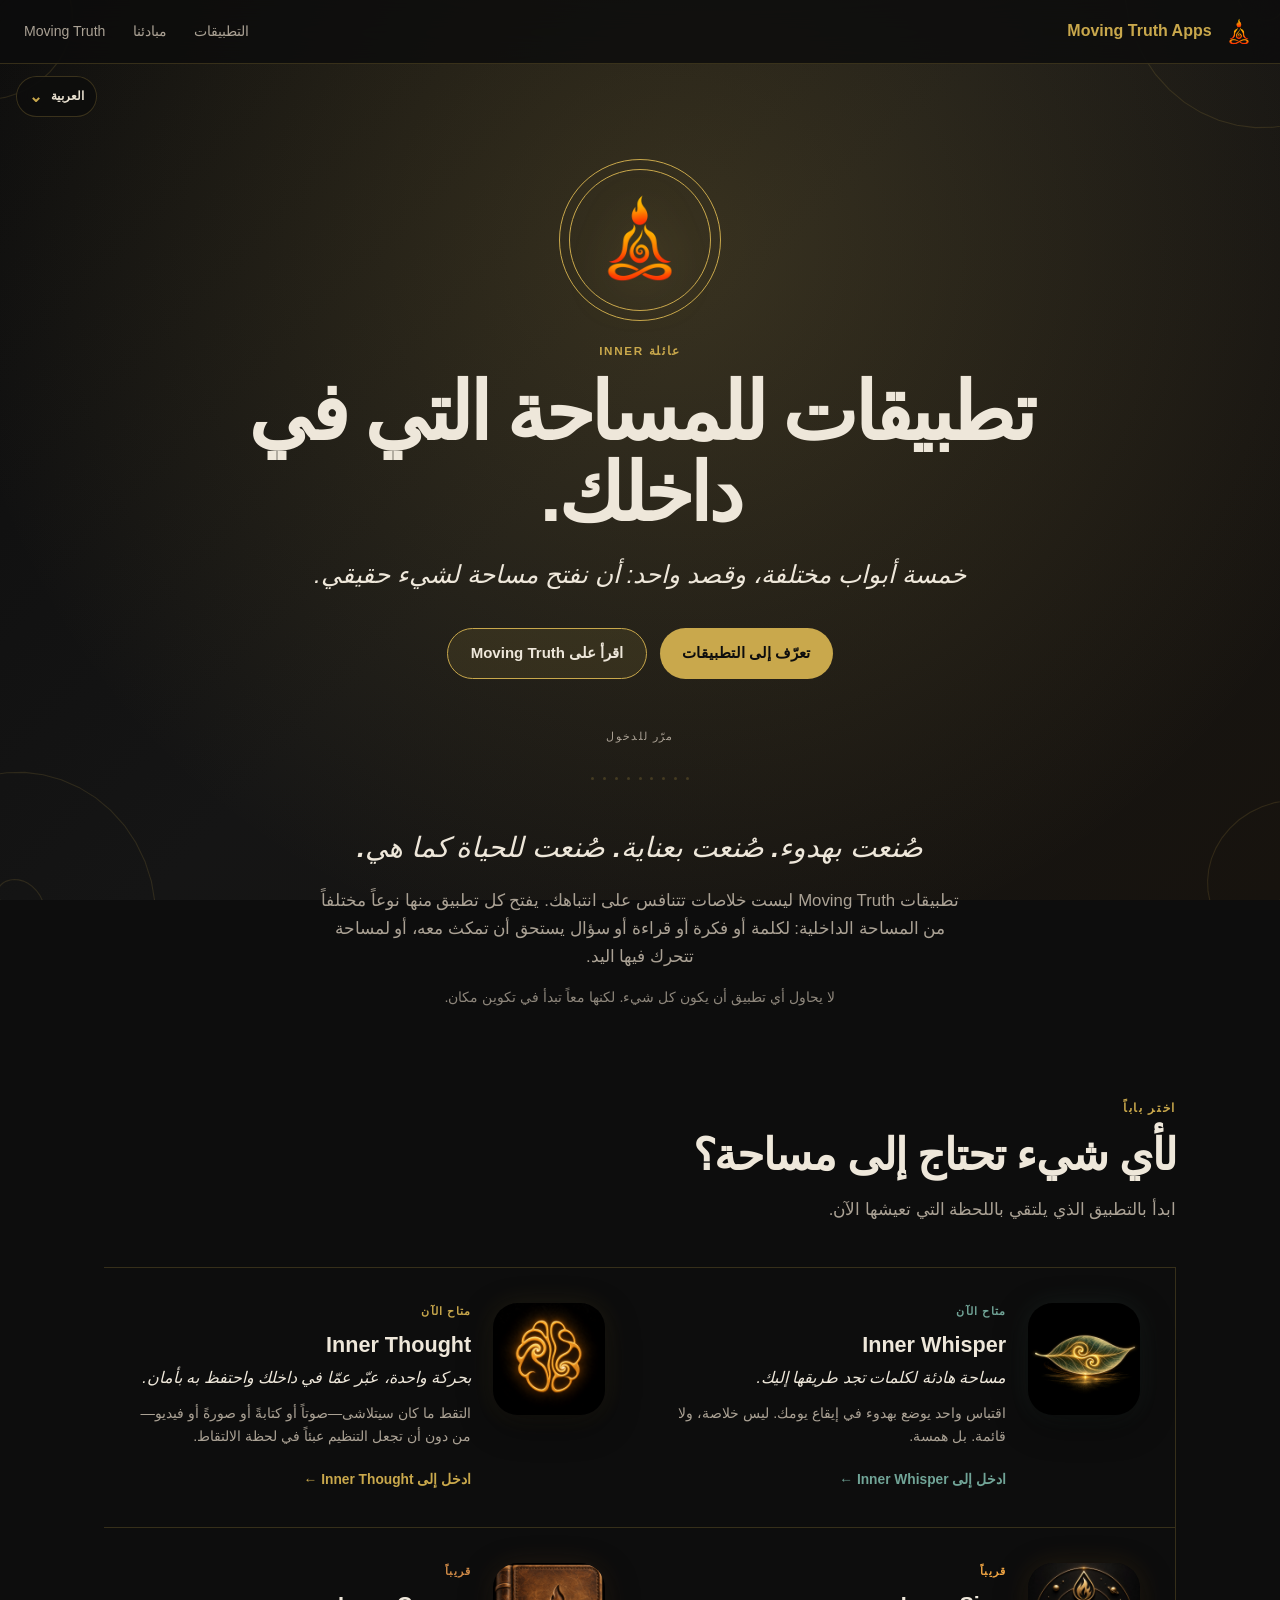
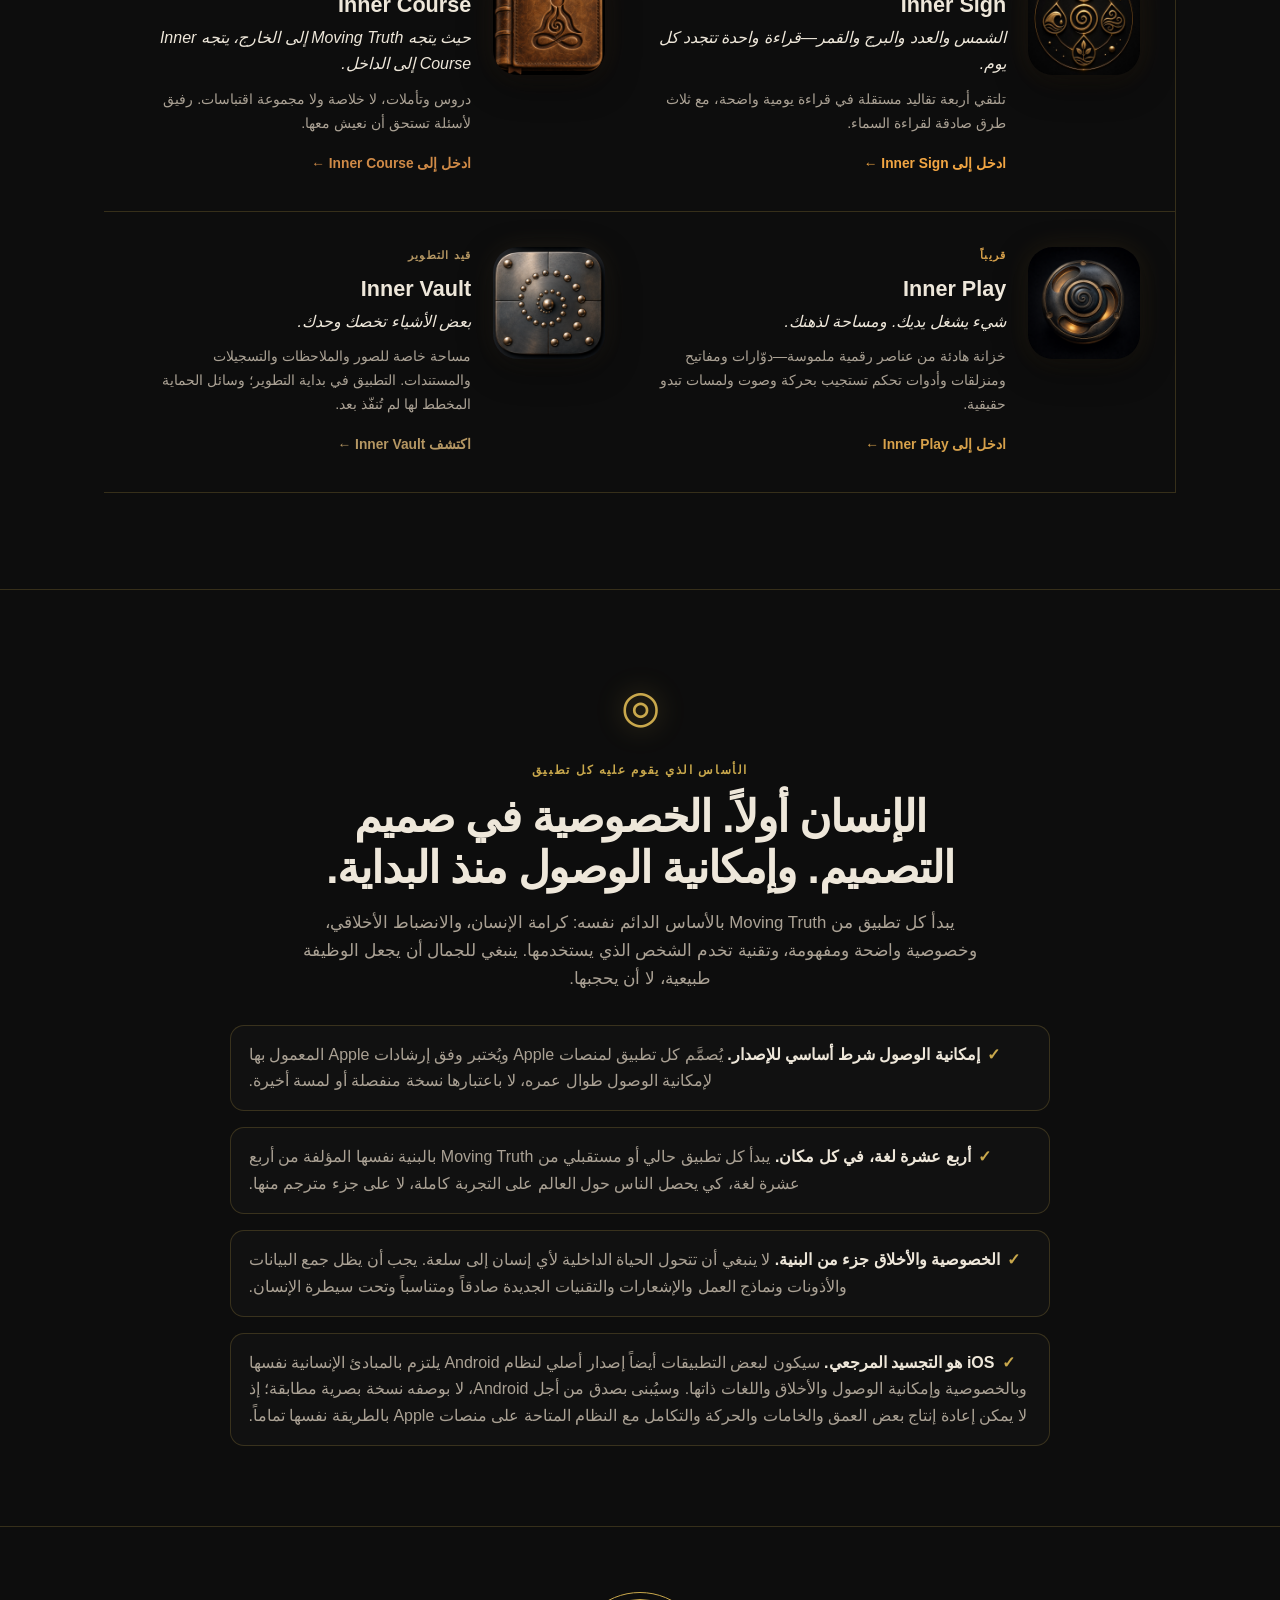
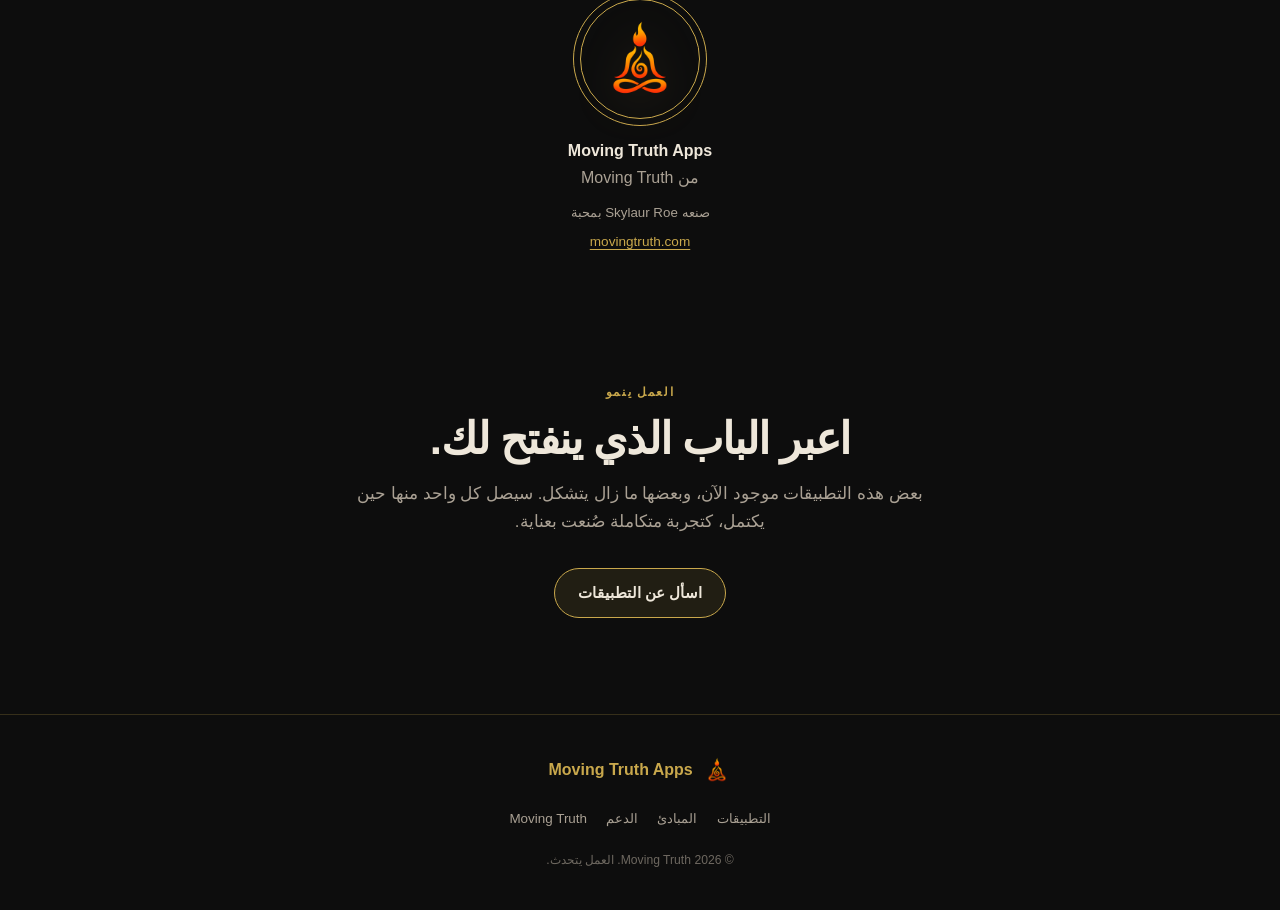
==== commit f9955141: "Regenerate localized pages for current app artwork Generate every managed locale from the registered" ====
--- a/ar/index.html
+++ b/ar/index.html
@@ -198,7 +198,7 @@
 
       <div class="app-grid">
         <a class="app-card" style="--card-rgb: 113, 164, 151" href="https://inner-whisper.movingtruth.com/ar/">
-          <img class="app-card__icon" src="../assets/inner-whisper.png" alt="أيقونة تطبيق Inner Whisper: ورقة مضيئة تحتضن موجة ذهبية">
+          <img class="app-card__icon" src="../assets/inner-whisper.png?v=20261030" alt="Inner Whisper — أيقونة التطبيق">
           <div class="app-card__body">
             <span class="app-card__status">متاح الآن</span>
             <h3>Inner Whisper</h3>
@@ -209,7 +209,7 @@
         </a>
 
         <a class="app-card" style="--card-rgb: 201, 168, 76" href="https://inner-thought.movingtruth.com/ar/">
-          <img class="app-card__icon" src="../assets/inner-thought.png" alt="أيقونة تطبيق Inner Thought: موجة ذهبية تنساب إلى شكل حلزوني">
+          <img class="app-card__icon" src="../assets/inner-thought.png?v=20261030" alt="Inner Thought — أيقونة التطبيق">
           <div class="app-card__body">
             <span class="app-card__status">متاح الآن</span>
             <h3>Inner Thought</h3>
@@ -220,7 +220,7 @@
         </a>
 
         <a class="app-card" style="--card-rgb: 242, 166, 67" href="https://inner-sign.movingtruth.com/ar/">
-          <img class="app-card__icon" src="../assets/inner-sign.png" alt="أيقونة تطبيق Inner Sign: أربعة رموز ذهبية للعناصر تحيط بشكل حلزوني وسط خلفية داكنة">
+          <img class="app-card__icon" src="../assets/inner-sign.png?v=20261030" alt="Inner Sign — أيقونة التطبيق">
           <div class="app-card__body">
             <span class="app-card__status">قريباً</span>
             <h3>Inner Sign</h3>
@@ -231,7 +231,7 @@
         </a>
 
         <a class="app-card" style="--card-rgb: 207, 138, 71" href="https://inner-course.movingtruth.com/ar/">
-          <img class="app-card__icon" src="../assets/inner-course.png" alt="أيقونة تطبيق Inner Course: كتاب جلدي عتيق منقوش عليه رمز Moving Truth">
+          <img class="app-card__icon" src="../assets/inner-course.png?v=20261030" alt="Inner Course — أيقونة التطبيق">
           <div class="app-card__body">
             <span class="app-card__status">قريباً</span>
             <h3>Inner Course</h3>
@@ -242,13 +242,23 @@
         </a>
 
         <a class="app-card" style="--card-rgb: 215, 161, 75" href="https://inner-play.movingtruth.com/ar/">
-          <img class="app-card__icon" src="../assets/inner-play-placeholder.png" alt="أيقونة Inner Play المؤقتة: قرص حركي معدني داكن يتوهج بدفء من الداخل">
-          <div class="app-card__body">
-            <span class="app-card__status">قريباً · أيقونة مؤقتة</span>
+          <img class="app-card__icon" src="../assets/inner-play.png?v=20261030" alt="Inner Play — أيقونة التطبيق">
+          <div class="app-card__body">
+            <span class="app-card__status">قريباً</span>
             <h3>Inner Play</h3>
             <p class="app-card__tagline">شيء يشغل يديك. ومساحة لذهنك.</p>
             <p class="app-card__copy">خزانة هادئة من عناصر رقمية ملموسة—دوّارات ومفاتيح ومنزلقات وأدوات تحكم تستجيب بحركة وصوت ولمسات تبدو حقيقية.</p>
             <span class="app-card__cta">ادخل إلى Inner Play ←</span>
+          </div>
+        </a>
+        <a class="app-card" style="--card-rgb: 181, 151, 99" href="https://inner-vault.movingtruth.com/" hreflang="en">
+          <img class="app-card__icon" src="../assets/inner-vault.png?v=20261030" alt="Inner Vault — أيقونة التطبيق">
+          <div class="app-card__body">
+            <span class="app-card__status">قيد التطوير</span>
+            <h3>Inner Vault</h3>
+            <p class="app-card__tagline">بعض الأشياء تخصك وحدك.</p>
+            <p class="app-card__copy">مساحة خاصة للصور والملاحظات والتسجيلات والمستندات. التطبيق في بداية التطوير؛ وسائل الحماية المخطط لها لم تُنفّذ بعد.</p>
+            <span class="app-card__cta">اكتشف Inner Vault ←</span>
           </div>
         </a>
       </div>
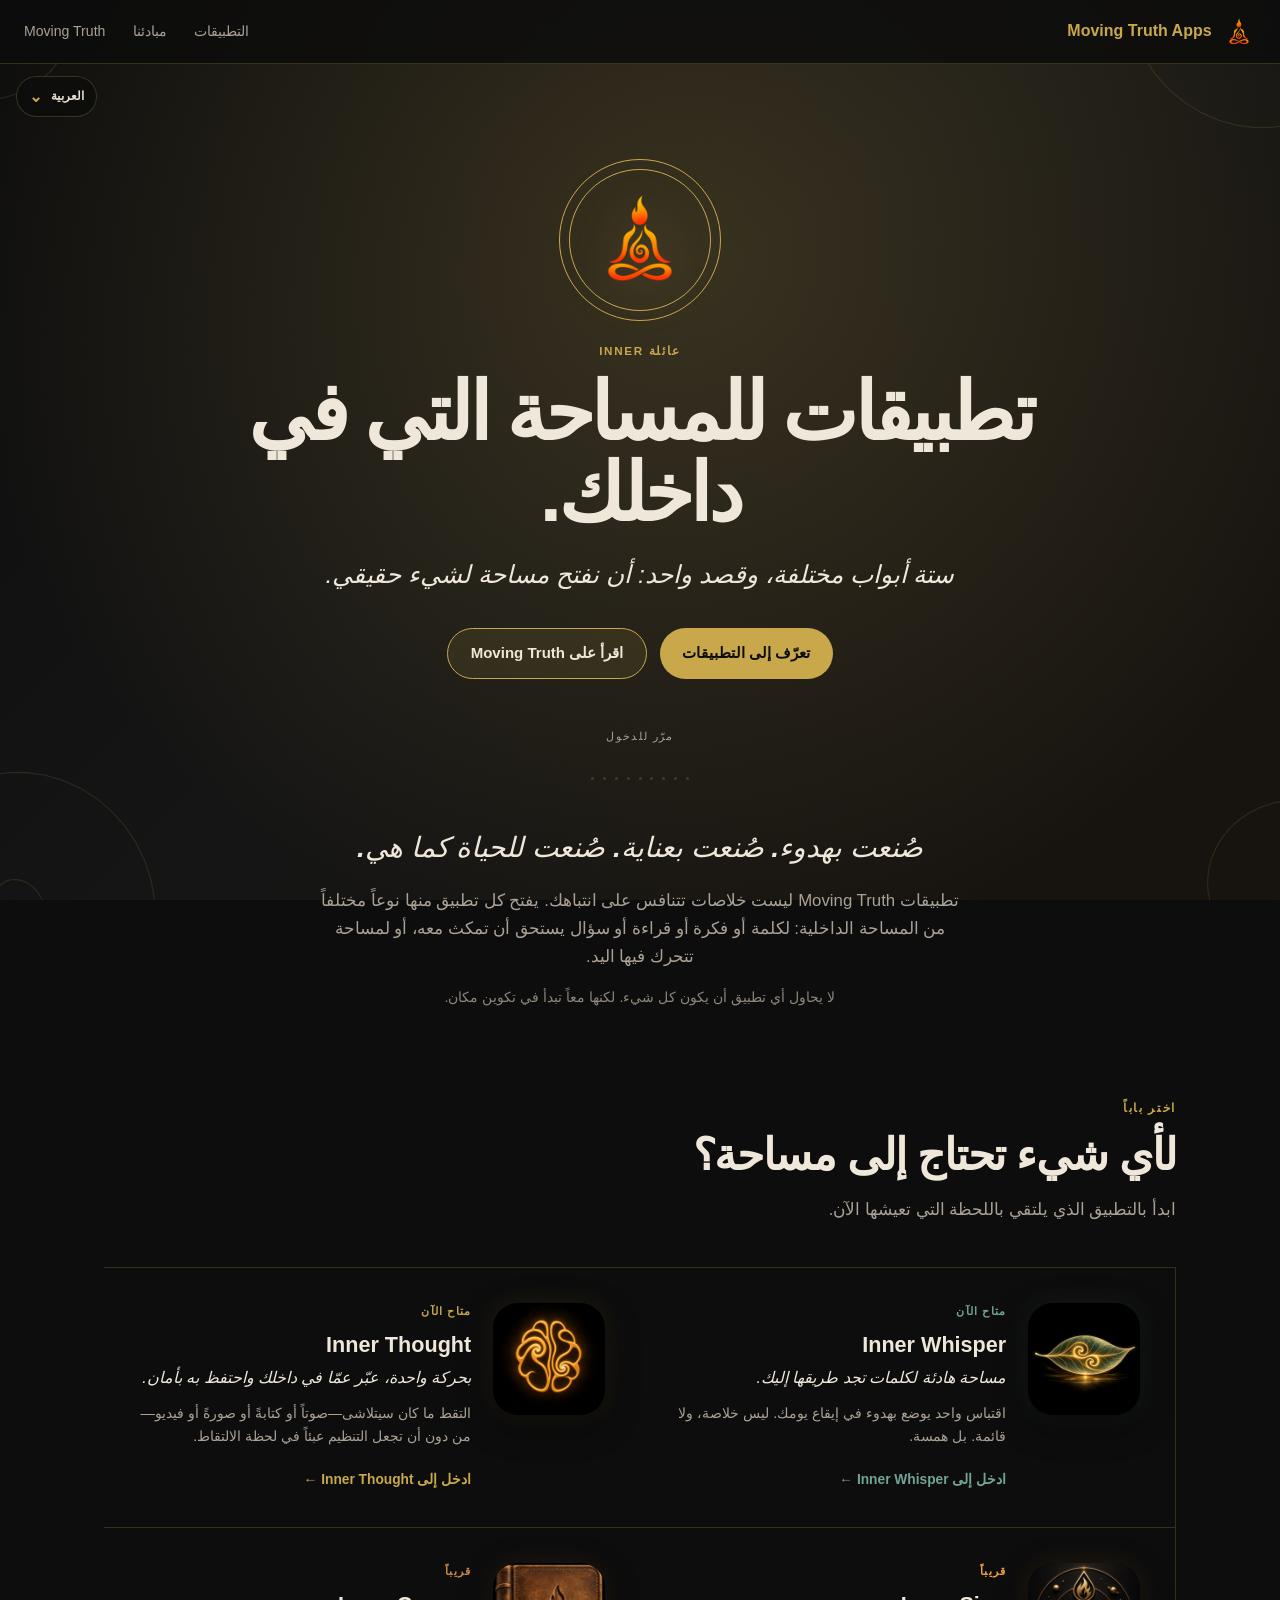
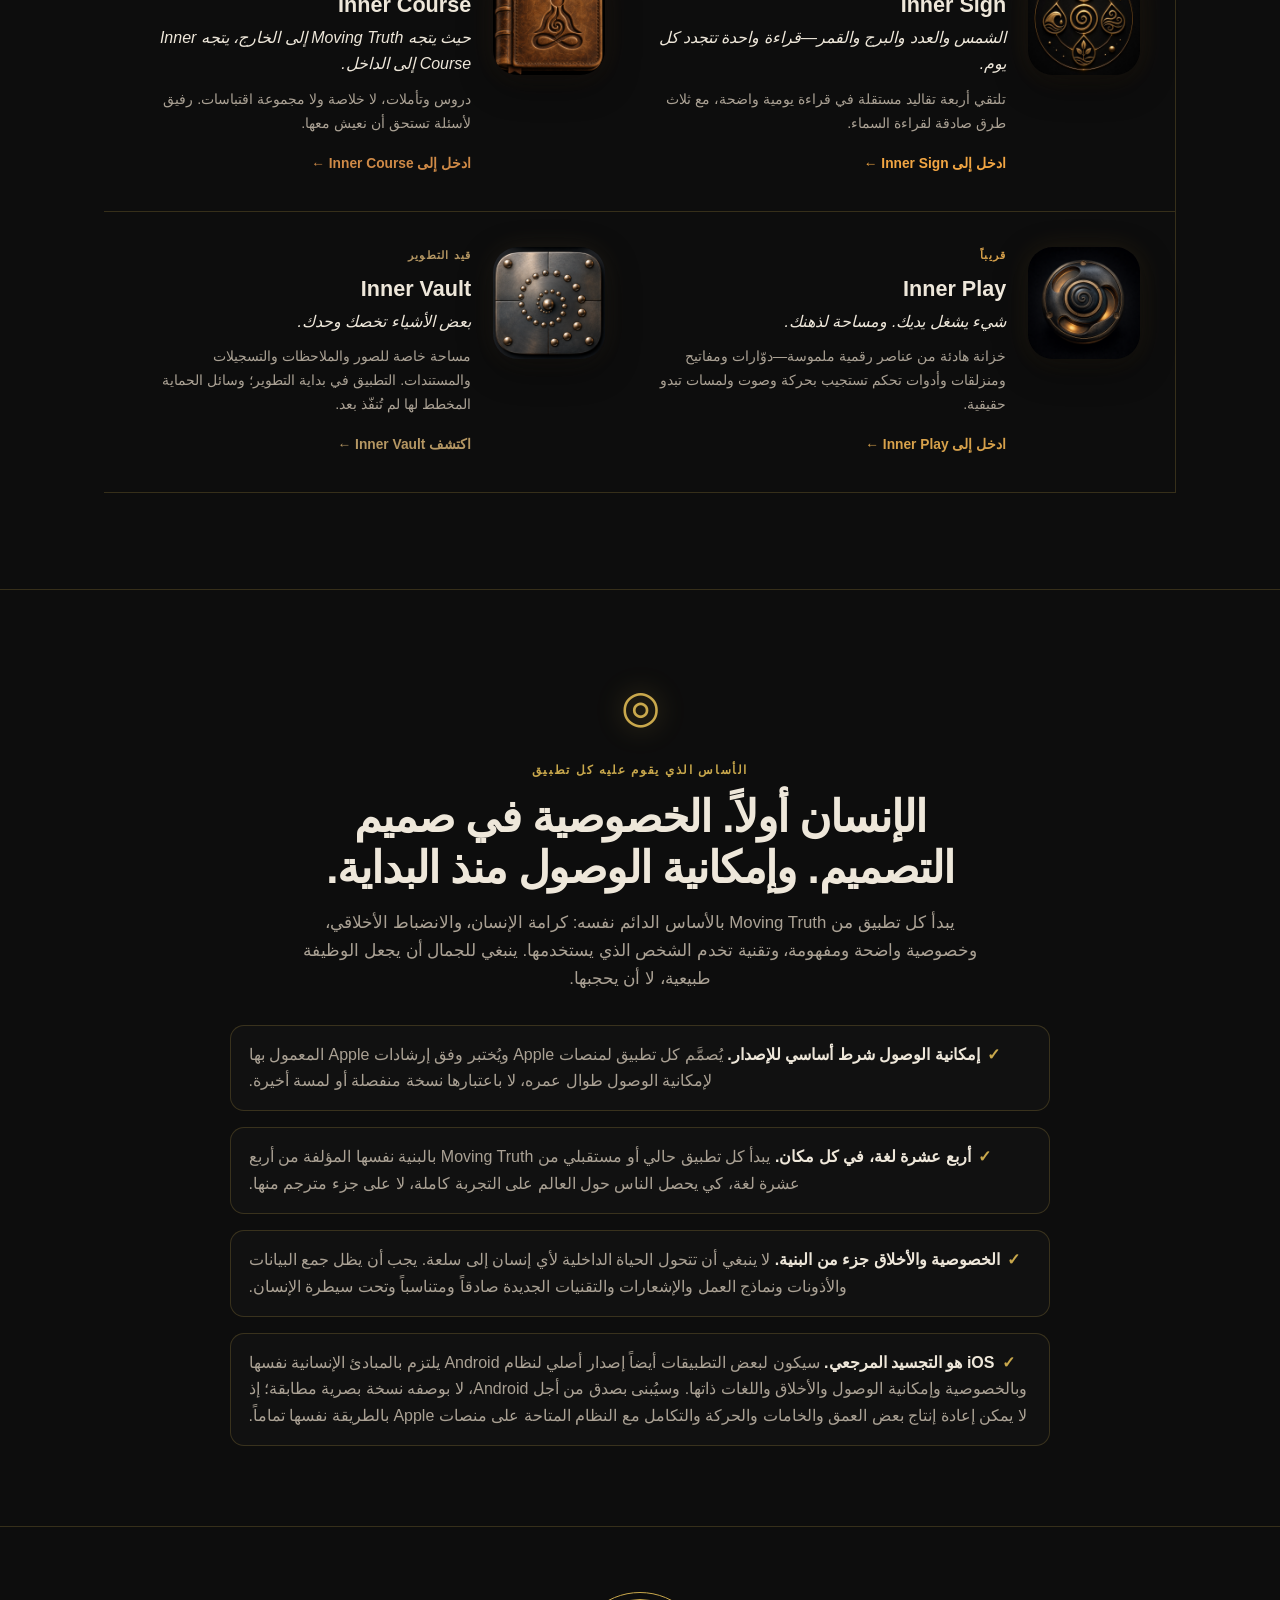
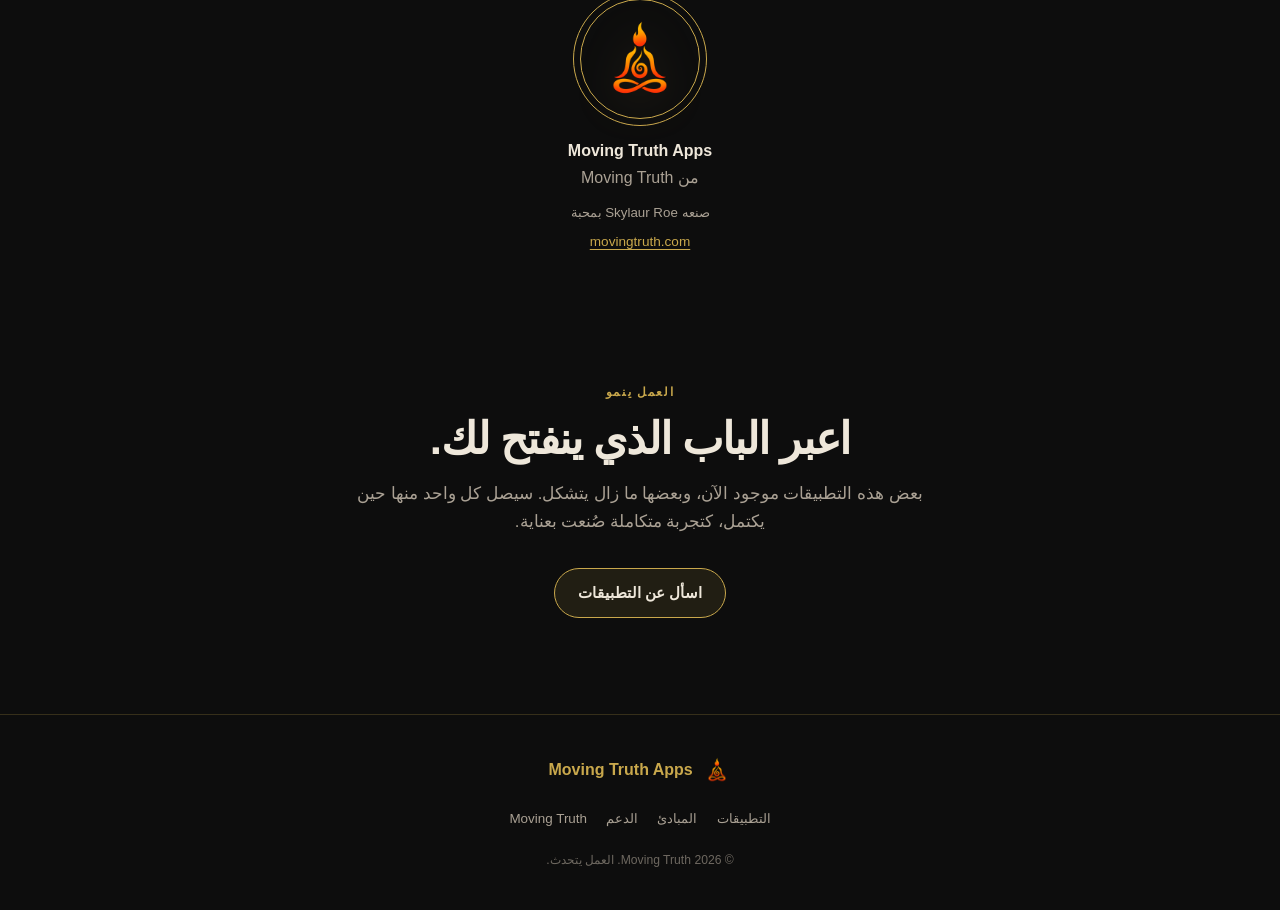
==== commit 00f18cc7: "Regenerate the six-app hero count across localized pages Generate all thirteen localized hub pages f" ====
--- a/ar/index.html
+++ b/ar/index.html
@@ -171,7 +171,7 @@
       </a>
       <span class="hero__eyebrow">عائلة Inner</span>
       <h1 class="hero__name" id="hero-title">تطبيقات للمساحة التي في داخلك.</h1>
-      <p class="hero__promise">خمسة أبواب مختلفة، وقصد واحد: أن نفتح مساحة لشيء حقيقي.</p>
+      <p class="hero__promise">ستة أبواب مختلفة، وقصد واحد: أن نفتح مساحة لشيء حقيقي.</p>
       <div class="hero__actions">
         <a class="button button--solid" href="#apps">تعرّف إلى التطبيقات</a>
         <a class="button button--outline" href="https://movingtruth.com/apps/">اقرأ على Moving Truth</a>
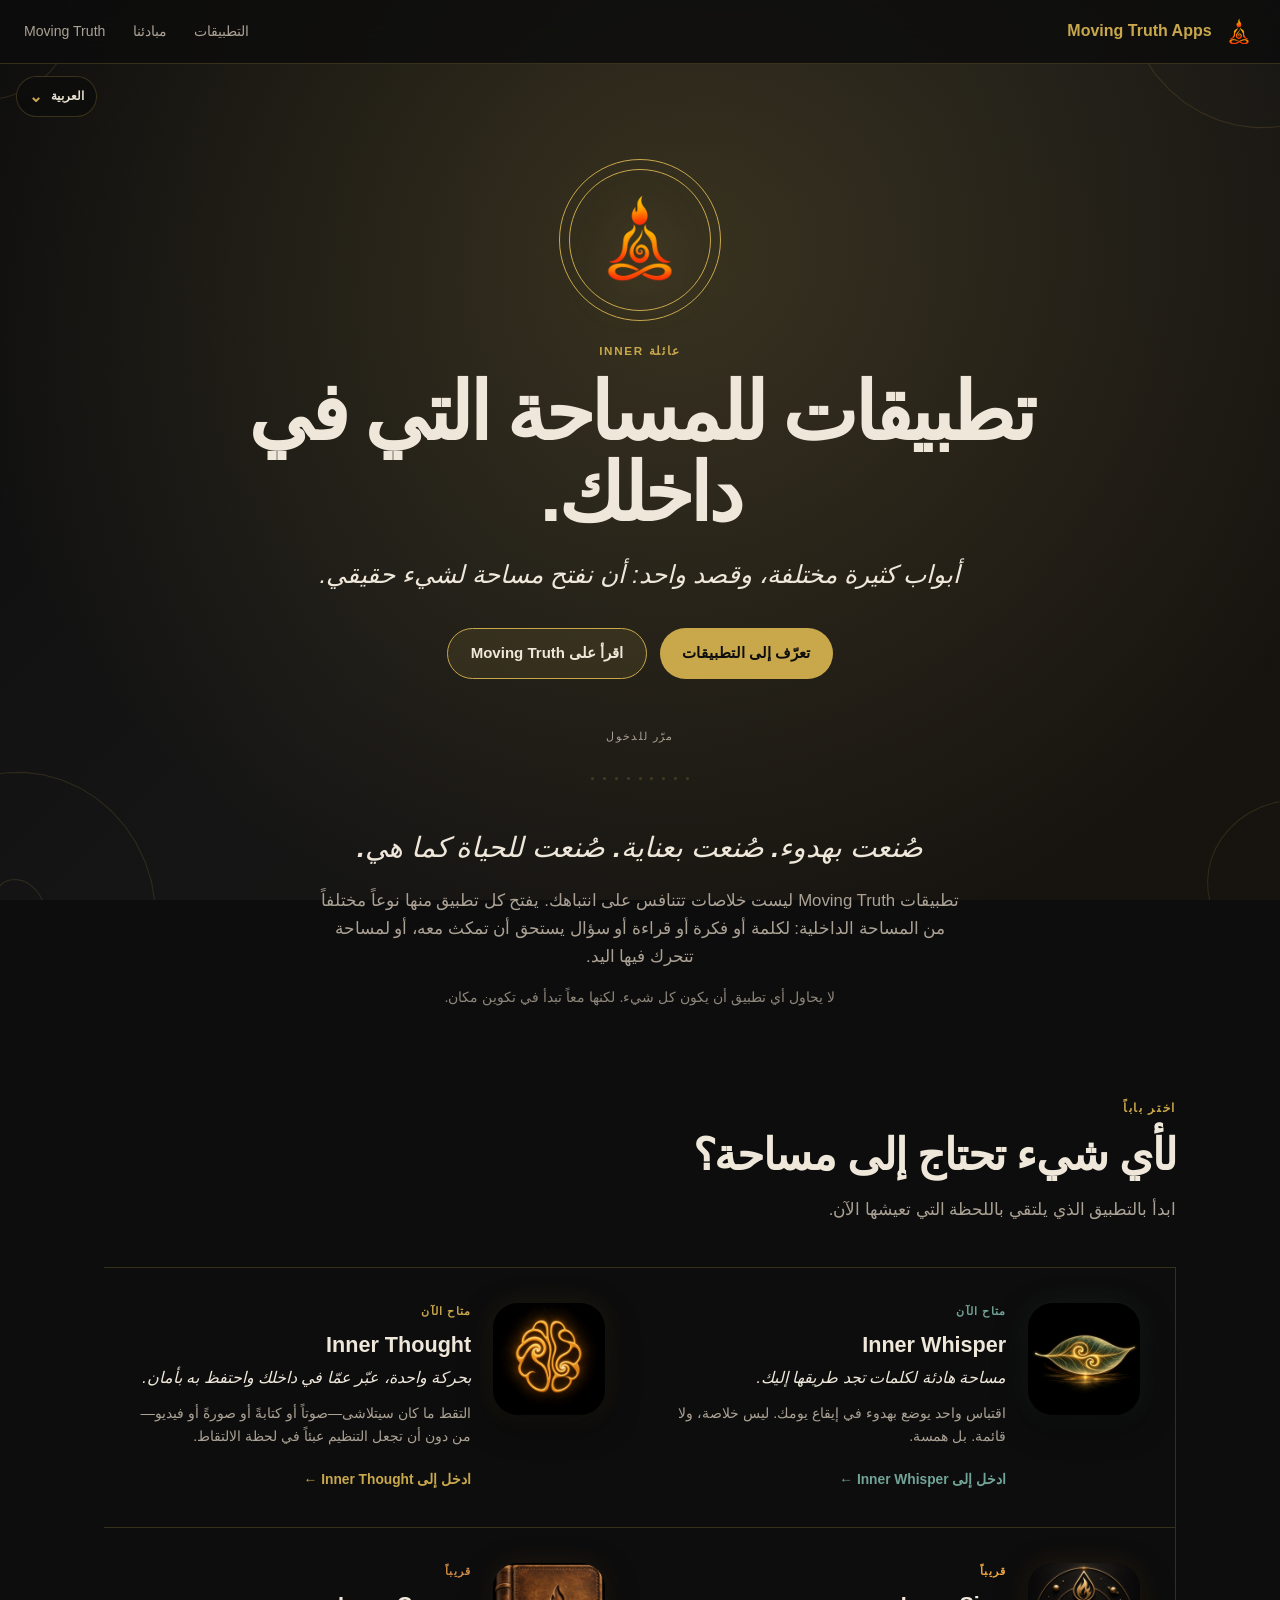
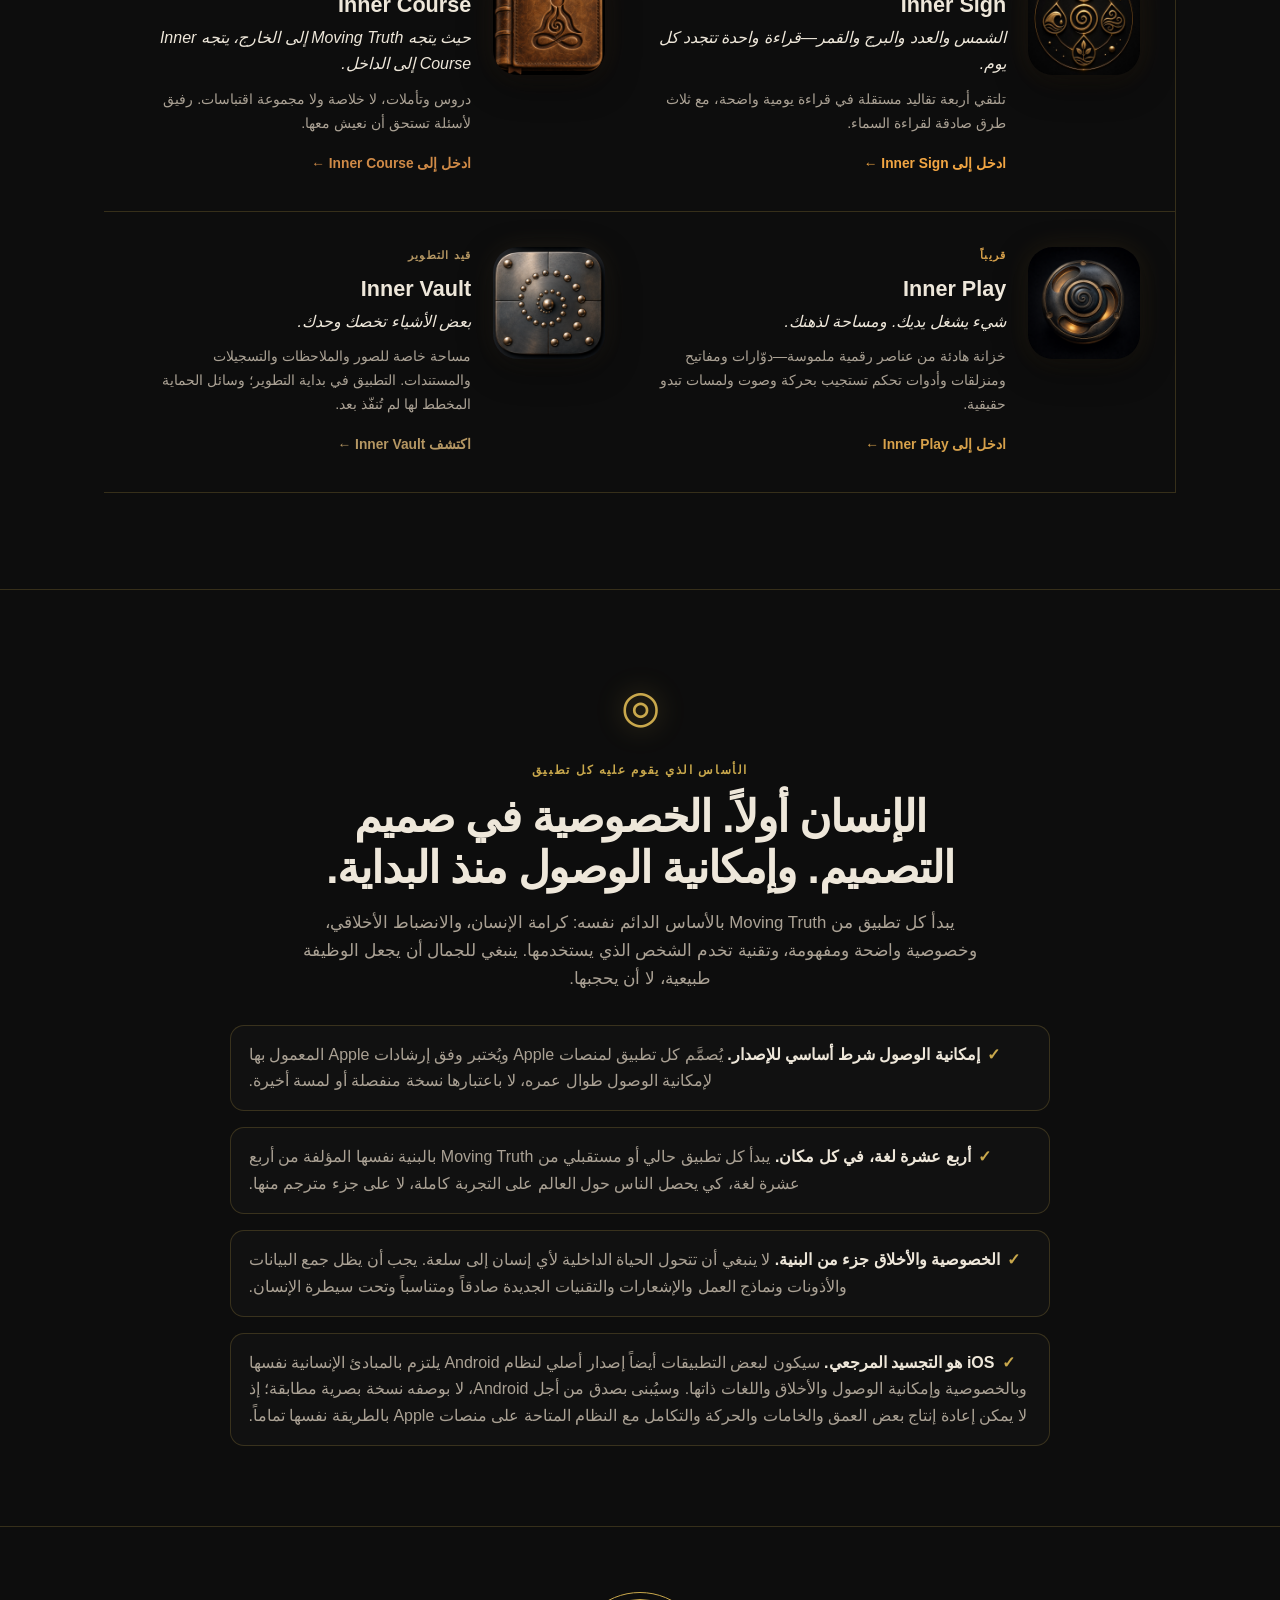
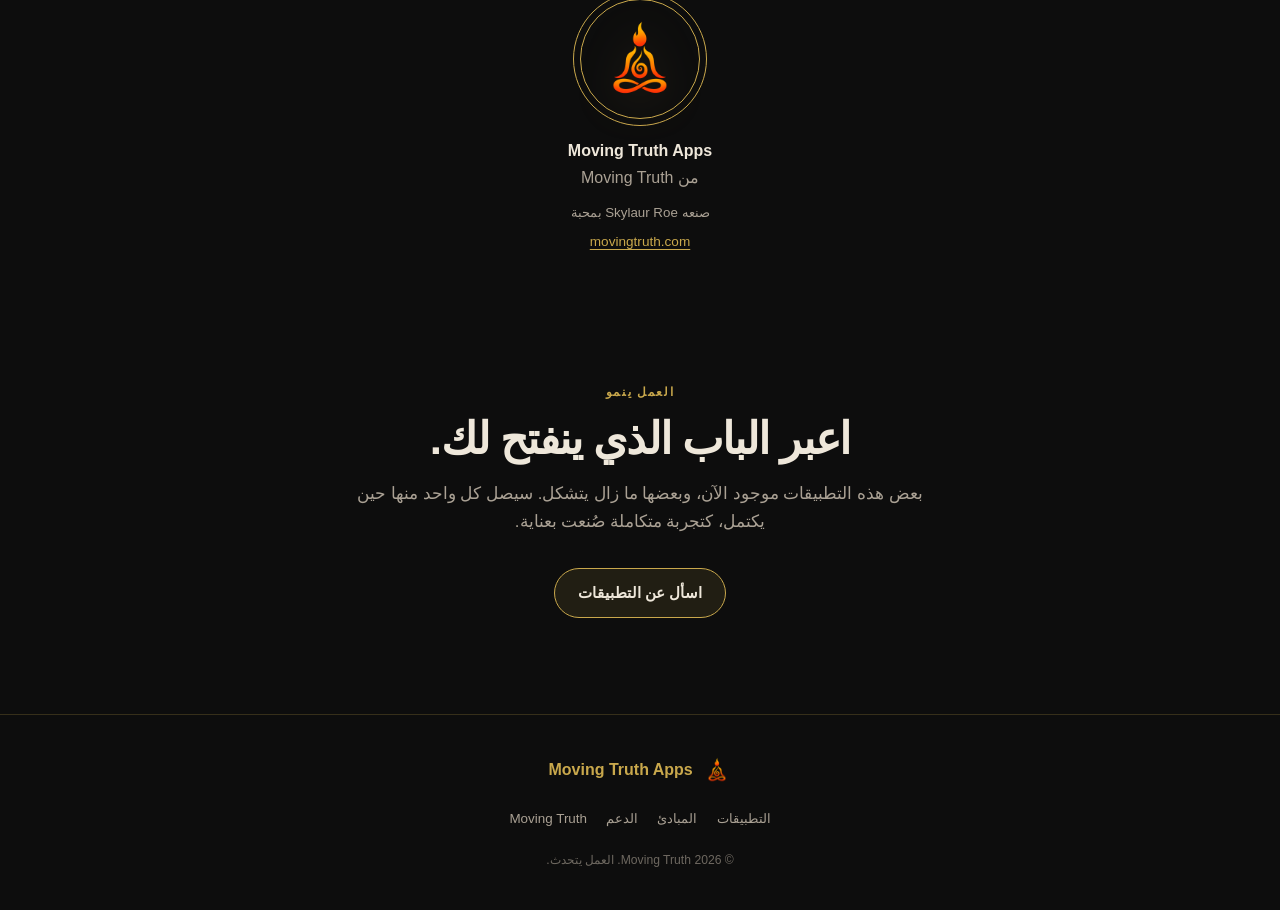
==== commit 7f66bfa8: "Regenerate count-free app-family invitations Propagate the Many different doors invitation to every " ====
--- a/ar/index.html
+++ b/ar/index.html
@@ -171,7 +171,7 @@
       </a>
       <span class="hero__eyebrow">عائلة Inner</span>
       <h1 class="hero__name" id="hero-title">تطبيقات للمساحة التي في داخلك.</h1>
-      <p class="hero__promise">ستة أبواب مختلفة، وقصد واحد: أن نفتح مساحة لشيء حقيقي.</p>
+      <p class="hero__promise">أبواب كثيرة مختلفة، وقصد واحد: أن نفتح مساحة لشيء حقيقي.</p>
       <div class="hero__actions">
         <a class="button button--solid" href="#apps">تعرّف إلى التطبيقات</a>
         <a class="button button--outline" href="https://movingtruth.com/apps/">اقرأ على Moving Truth</a>
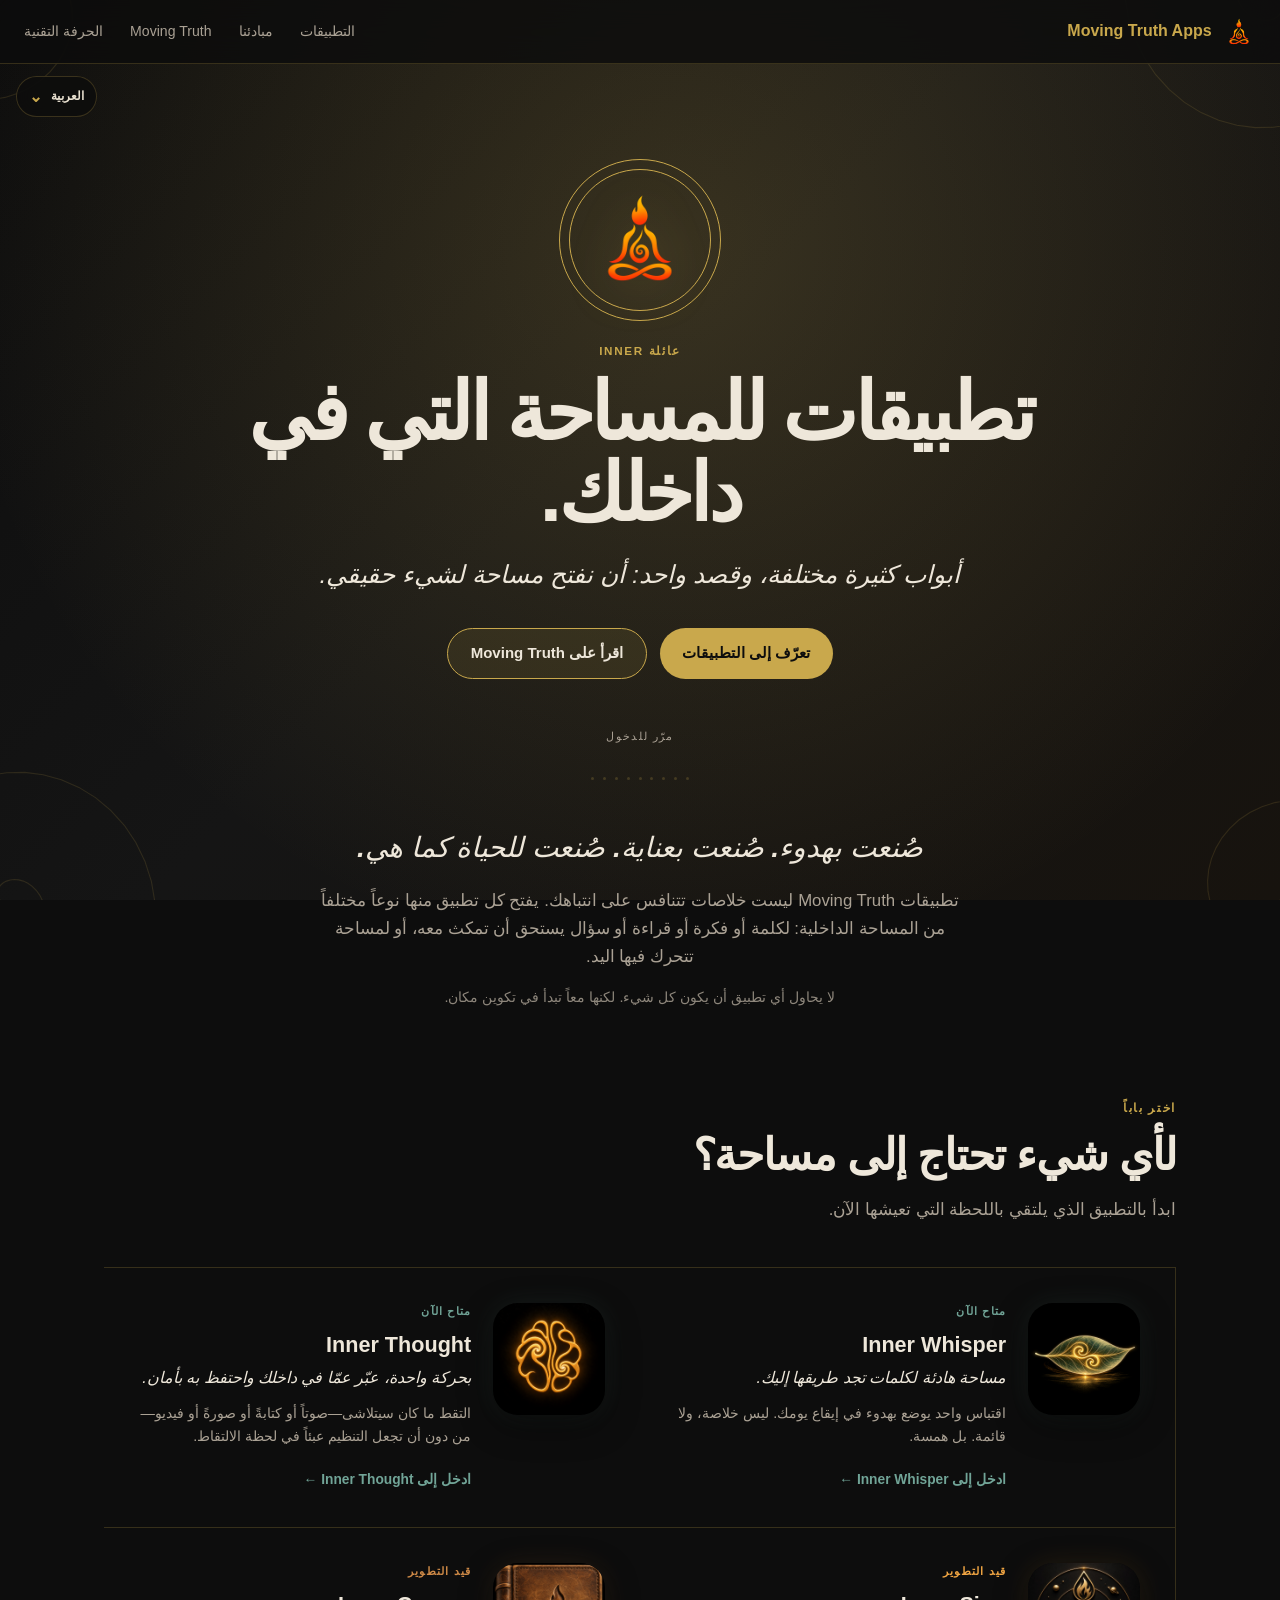
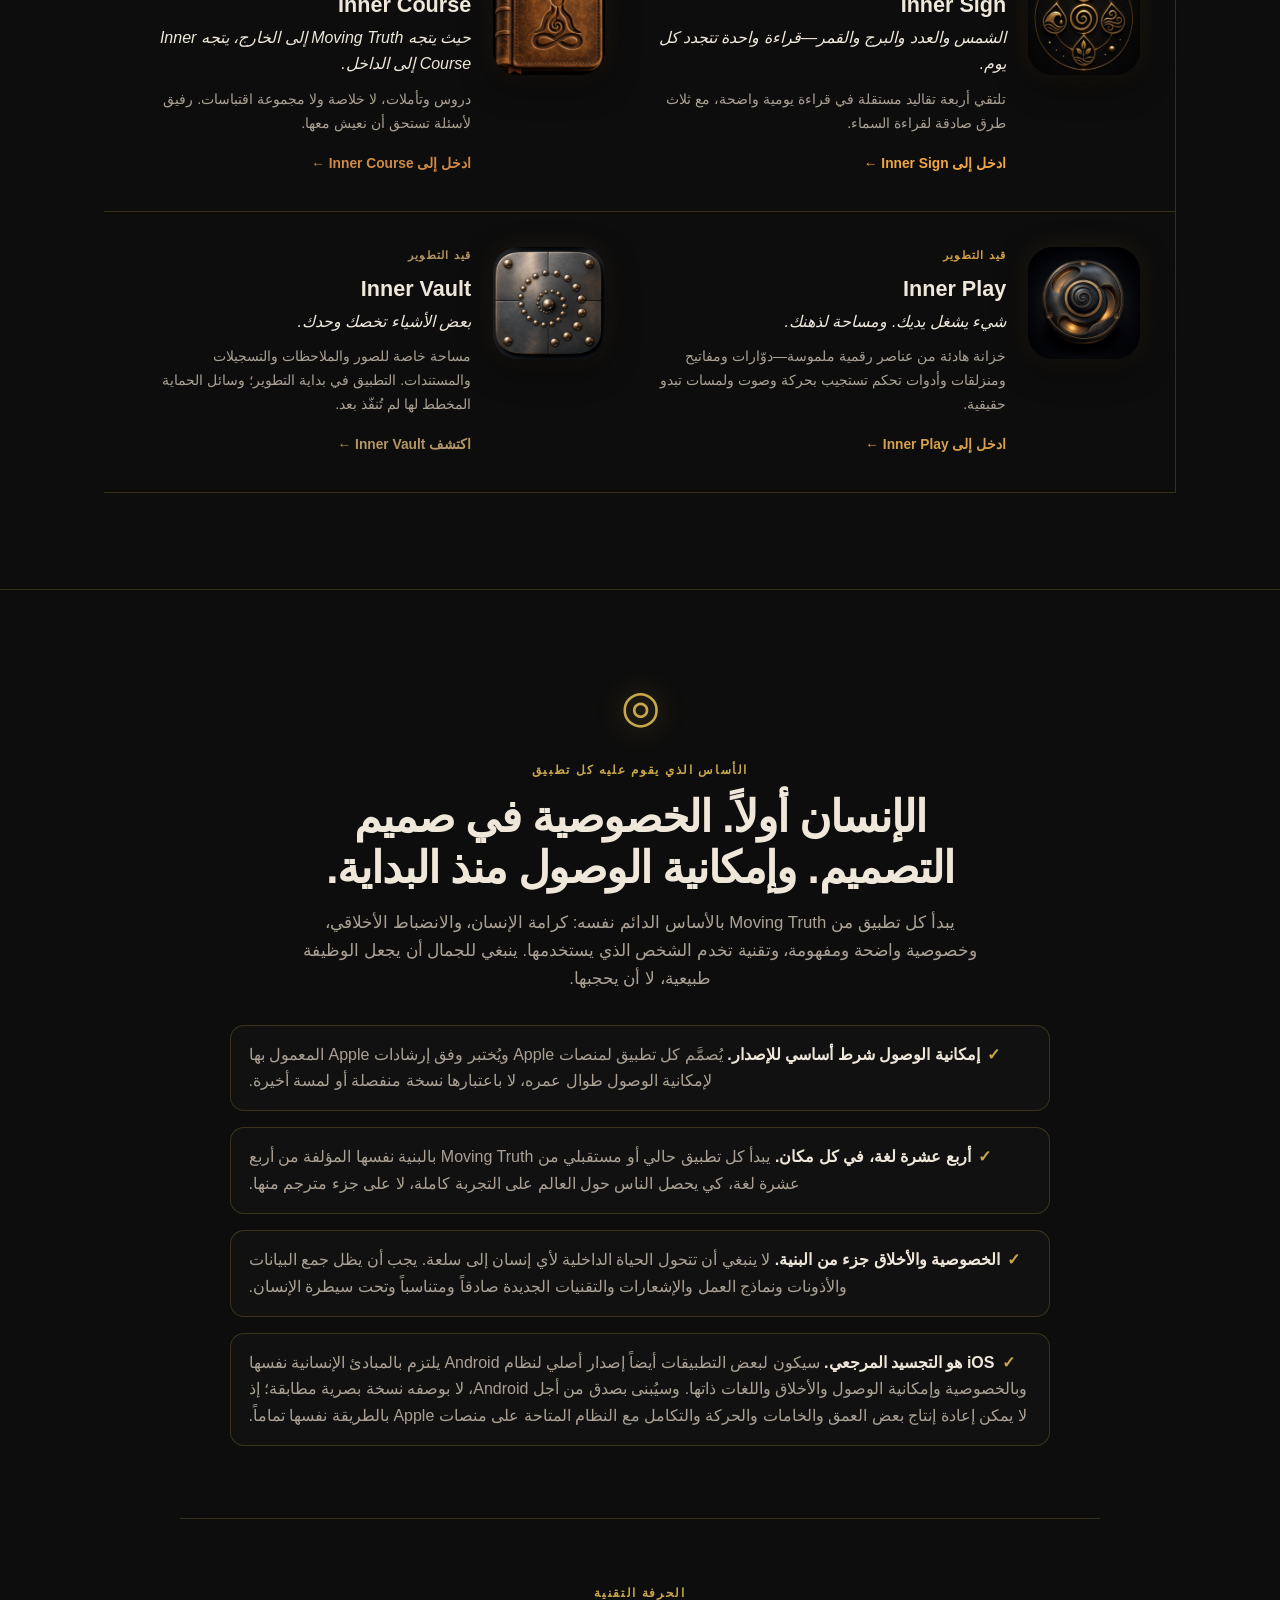
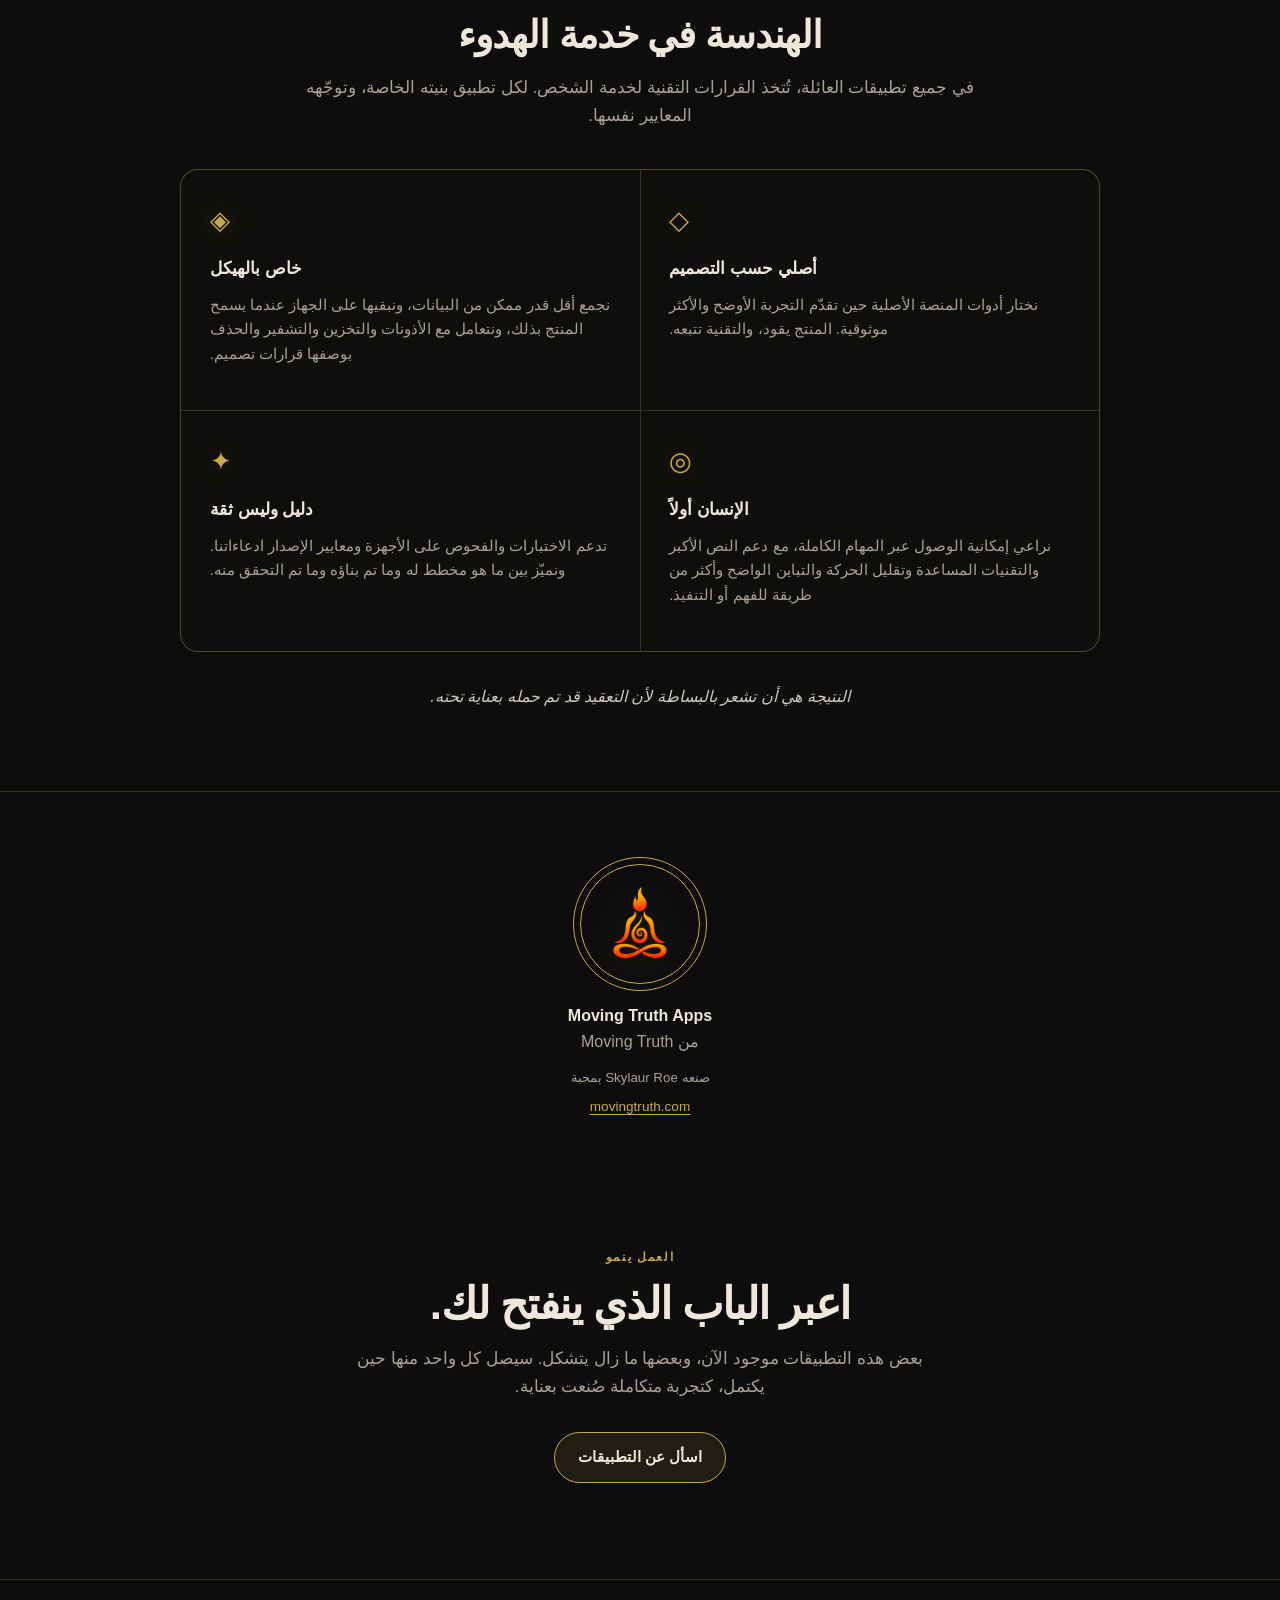
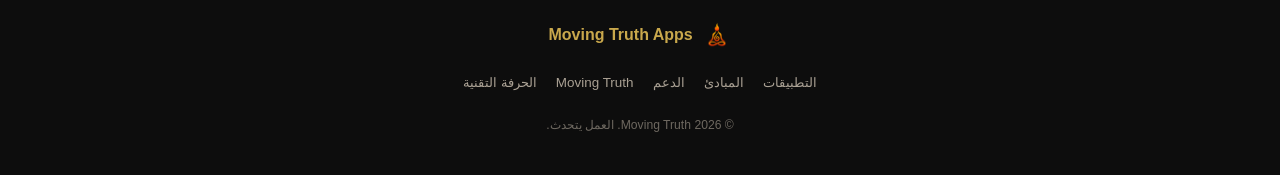
==== commit 1b5c8508: "Add family-wide Technical Craft section and normalize app statuses - add a generic Technical Craft s" ====
--- a/ar/index.html
+++ b/ar/index.html
@@ -160,6 +160,7 @@
         <li><a href="#apps">التطبيقات</a></li>
         <li><a href="#principles">مبادئنا</a></li>
         <li><a href="https://movingtruth.com">Moving Truth</a></li>
+        <li><a href="#craft">الحرفة التقنية</a></li>
       </ul>
     </nav>
   </header>
@@ -208,7 +209,7 @@
           </div>
         </a>
 
-        <a class="app-card" style="--card-rgb: 201, 168, 76" href="https://inner-thought.movingtruth.com/ar/">
+        <a class="app-card" style="--card-rgb: 113, 164, 151" href="https://inner-thought.movingtruth.com/ar/">
           <img class="app-card__icon" src="../assets/inner-thought.png?v=20261030" alt="Inner Thought — أيقونة التطبيق">
           <div class="app-card__body">
             <span class="app-card__status">متاح الآن</span>
@@ -222,7 +223,7 @@
         <a class="app-card" style="--card-rgb: 242, 166, 67" href="https://inner-sign.movingtruth.com/ar/">
           <img class="app-card__icon" src="../assets/inner-sign.png?v=20261030" alt="Inner Sign — أيقونة التطبيق">
           <div class="app-card__body">
-            <span class="app-card__status">قريباً</span>
+            <span class="app-card__status">قيد التطوير</span>
             <h3>Inner Sign</h3>
             <p class="app-card__tagline">الشمس والعدد والبرج والقمر—قراءة واحدة تتجدد كل يوم.</p>
             <p class="app-card__copy">تلتقي أربعة تقاليد مستقلة في قراءة يومية واضحة، مع ثلاث طرق صادقة لقراءة السماء.</p>
@@ -233,7 +234,7 @@
         <a class="app-card" style="--card-rgb: 207, 138, 71" href="https://inner-course.movingtruth.com/ar/">
           <img class="app-card__icon" src="../assets/inner-course.png?v=20261030" alt="Inner Course — أيقونة التطبيق">
           <div class="app-card__body">
-            <span class="app-card__status">قريباً</span>
+            <span class="app-card__status">قيد التطوير</span>
             <h3>Inner Course</h3>
             <p class="app-card__tagline">حيث يتجه Moving Truth إلى الخارج، يتجه Inner Course إلى الداخل.</p>
             <p class="app-card__copy">دروس وتأملات، لا خلاصة ولا مجموعة اقتباسات. رفيق لأسئلة تستحق أن نعيش معها.</p>
@@ -244,7 +245,7 @@
         <a class="app-card" style="--card-rgb: 215, 161, 75" href="https://inner-play.movingtruth.com/ar/">
           <img class="app-card__icon" src="../assets/inner-play.png?v=20261030" alt="Inner Play — أيقونة التطبيق">
           <div class="app-card__body">
-            <span class="app-card__status">قريباً</span>
+            <span class="app-card__status">قيد التطوير</span>
             <h3>Inner Play</h3>
             <p class="app-card__tagline">شيء يشغل يديك. ومساحة لذهنك.</p>
             <p class="app-card__copy">خزانة هادئة من عناصر رقمية ملموسة—دوّارات ومفاتيح ومنزلقات وأدوات تحكم تستجيب بحركة وصوت ولمسات تبدو حقيقية.</p>
@@ -275,6 +276,35 @@
         <li><strong>الخصوصية والأخلاق جزء من البنية.</strong> لا ينبغي أن تتحول الحياة الداخلية لأي إنسان إلى سلعة. يجب أن يظل جمع البيانات والأذونات ونماذج العمل والإشعارات والتقنيات الجديدة صادقاً ومتناسباً وتحت سيطرة الإنسان.</li>
         <li><strong>iOS هو التجسيد المرجعي.</strong> سيكون لبعض التطبيقات أيضاً إصدار أصلي لنظام Android يلتزم بالمبادئ الإنسانية نفسها وبالخصوصية وإمكانية الوصول والأخلاق واللغات ذاتها. وسيُبنى بصدق من أجل Android، لا بوصفه نسخة بصرية مطابقة؛ إذ لا يمكن إعادة إنتاج بعض العمق والخامات والحركة والتكامل مع النظام المتاحة على منصات Apple بالطريقة نفسها تماماً.</li>
       </ul>
+
+      <section class="craft" id="craft" aria-labelledby="craft-title">
+        <span class="eyebrow">الحرفة التقنية</span>
+        <h3 id="craft-title">الهندسة في خدمة الهدوء</h3>
+        <p class="craft__intro">في جميع تطبيقات العائلة، تُتخذ القرارات التقنية لخدمة الشخص. لكل تطبيق بنيته الخاصة، وتوجّهه المعايير نفسها.</p>
+        <div class="craft__grid">
+          <article>
+            <span aria-hidden="true">◇</span>
+            <h4>أصلي حسب التصميم</h4>
+            <p>نختار أدوات المنصة الأصلية حين تقدّم التجربة الأوضح والأكثر موثوقية. المنتج يقود، والتقنية تتبعه.</p>
+          </article>
+          <article>
+            <span aria-hidden="true">◈</span>
+            <h4>خاص بالهيكل</h4>
+            <p>نجمع أقل قدر ممكن من البيانات، ونبقيها على الجهاز عندما يسمح المنتج بذلك، ونتعامل مع الأذونات والتخزين والتشفير والحذف بوصفها قرارات تصميم.</p>
+          </article>
+          <article>
+            <span aria-hidden="true">◎</span>
+            <h4>الإنسان أولاً</h4>
+            <p>نراعي إمكانية الوصول عبر المهام الكاملة، مع دعم النص الأكبر والتقنيات المساعدة وتقليل الحركة والتباين الواضح وأكثر من طريقة للفهم أو التنفيذ.</p>
+          </article>
+          <article>
+            <span aria-hidden="true">✦</span>
+            <h4>دليل وليس ثقة</h4>
+            <p>تدعم الاختبارات والفحوص على الأجهزة ومعايير الإصدار ادعاءاتنا. ونميّز بين ما هو مخطط له وما تم بناؤه وما تم التحقق منه.</p>
+          </article>
+        </div>
+        <p class="craft__seal">النتيجة هي أن تشعر بالبساطة لأن التعقيد قد تم حمله بعناية تحته.</p>
+      </section>
     </section>
 
     <section class="moving-truth" aria-label="عن Moving Truth">
@@ -303,6 +333,7 @@
         <li><a href="#principles">المبادئ</a></li>
         <li><a href="mailto:support@movingtruth.com">الدعم</a></li>
         <li><a href="https://movingtruth.com">Moving Truth</a></li>
+        <li><a href="#craft">الحرفة التقنية</a></li>
       </ul>
     </nav>
     <p>© 2026 Moving Truth. العمل يتحدث.</p>
--- a/styles.css
+++ b/styles.css
@@ -125,6 +125,15 @@
 .commitment-list li { padding: 1rem 1.1rem; border: 1px solid var(--separator); border-radius: 14px; background: rgba(255,255,255,.018); line-height: 1.65; }
 .commitment-list li::before { margin-inline-end: .45rem; margin-right: 0; }
 .commitment-list strong { color: var(--cream); }
+.craft { max-width: 920px; margin: 4.5rem auto 0; padding-top: 4rem; border-top: 1px solid var(--separator); }
+.craft h3 { margin-bottom: 1rem; color: var(--cream); font-size: clamp(1.7rem, 4vw, 2.35rem); line-height: 1.16; letter-spacing: -.025em; }
+.craft__intro { max-width: 680px; margin-inline: auto; color: var(--taupe); font-size: 1.05rem; }
+.craft__grid { display: grid; grid-template-columns: repeat(2, minmax(0, 1fr)); gap: 1px; margin-top: 2.5rem; border: 1px solid var(--separator); border-radius: 18px; overflow: hidden; background: var(--separator); text-align: left; }
+.craft__grid article { min-height: 240px; padding: 1.8rem; background: rgba(13,13,13,.92); }
+.craft__grid article > span { display: block; margin-bottom: .8rem; color: var(--accent); font-size: 1.6rem; text-shadow: 0 0 24px rgba(var(--accent-rgb), .35); }
+.craft__grid h4 { margin-bottom: .65rem; color: var(--cream); font-size: 1.08rem; }
+.craft__grid p { color: var(--taupe); font-size: .92rem; }
+.craft__seal { max-width: 720px; margin: 2rem auto 0; color: rgba(238,231,218,.86); font-style: italic; }
 .capability-lines { display: grid; grid-template-columns: 1fr 1fr; margin-top: 2.5rem; border-top: 1px solid var(--separator); }
 .capability-lines > div { display: flex; flex-direction: column; gap: .3rem; padding: 1.4rem 1rem 1.4rem 0; border-bottom: 1px solid var(--separator); }
 .capability-lines > div:nth-child(odd) { border-right: 1px solid var(--separator); }
@@ -179,6 +188,8 @@
   .feature-flow__list--four li:last-child { grid-column: auto; }
   .hero__name { font-size: clamp(2.2rem, 13vw, 3.5rem); }
   .hero__name--product { font-size: clamp(1.45rem, 8vw, 2rem); }
+  .craft__grid { grid-template-columns: 1fr; }
+  .craft__grid article { min-height: 0; }
 }
 @media (max-width: 540px) {
   .app-card { grid-template-columns: 82px 1fr; gap: 1rem; min-height: 0; padding: 1.7rem 0; }
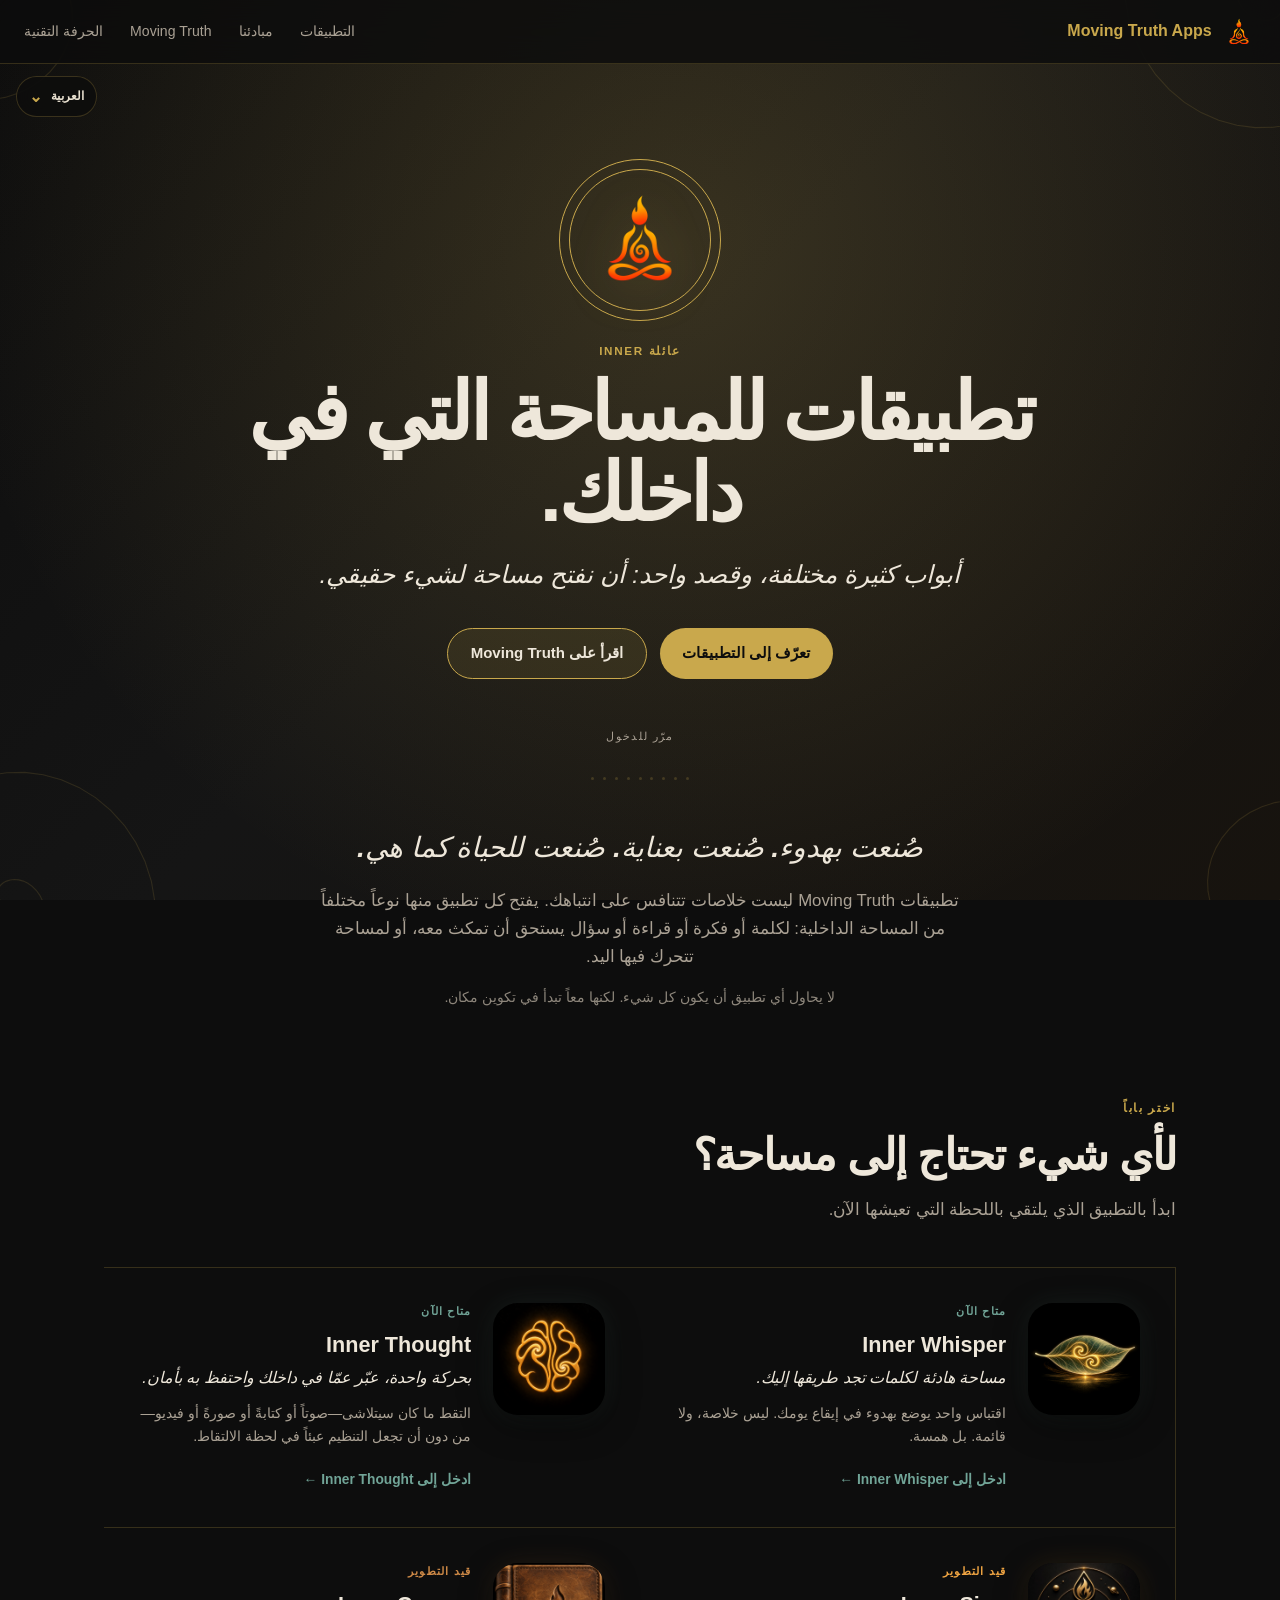
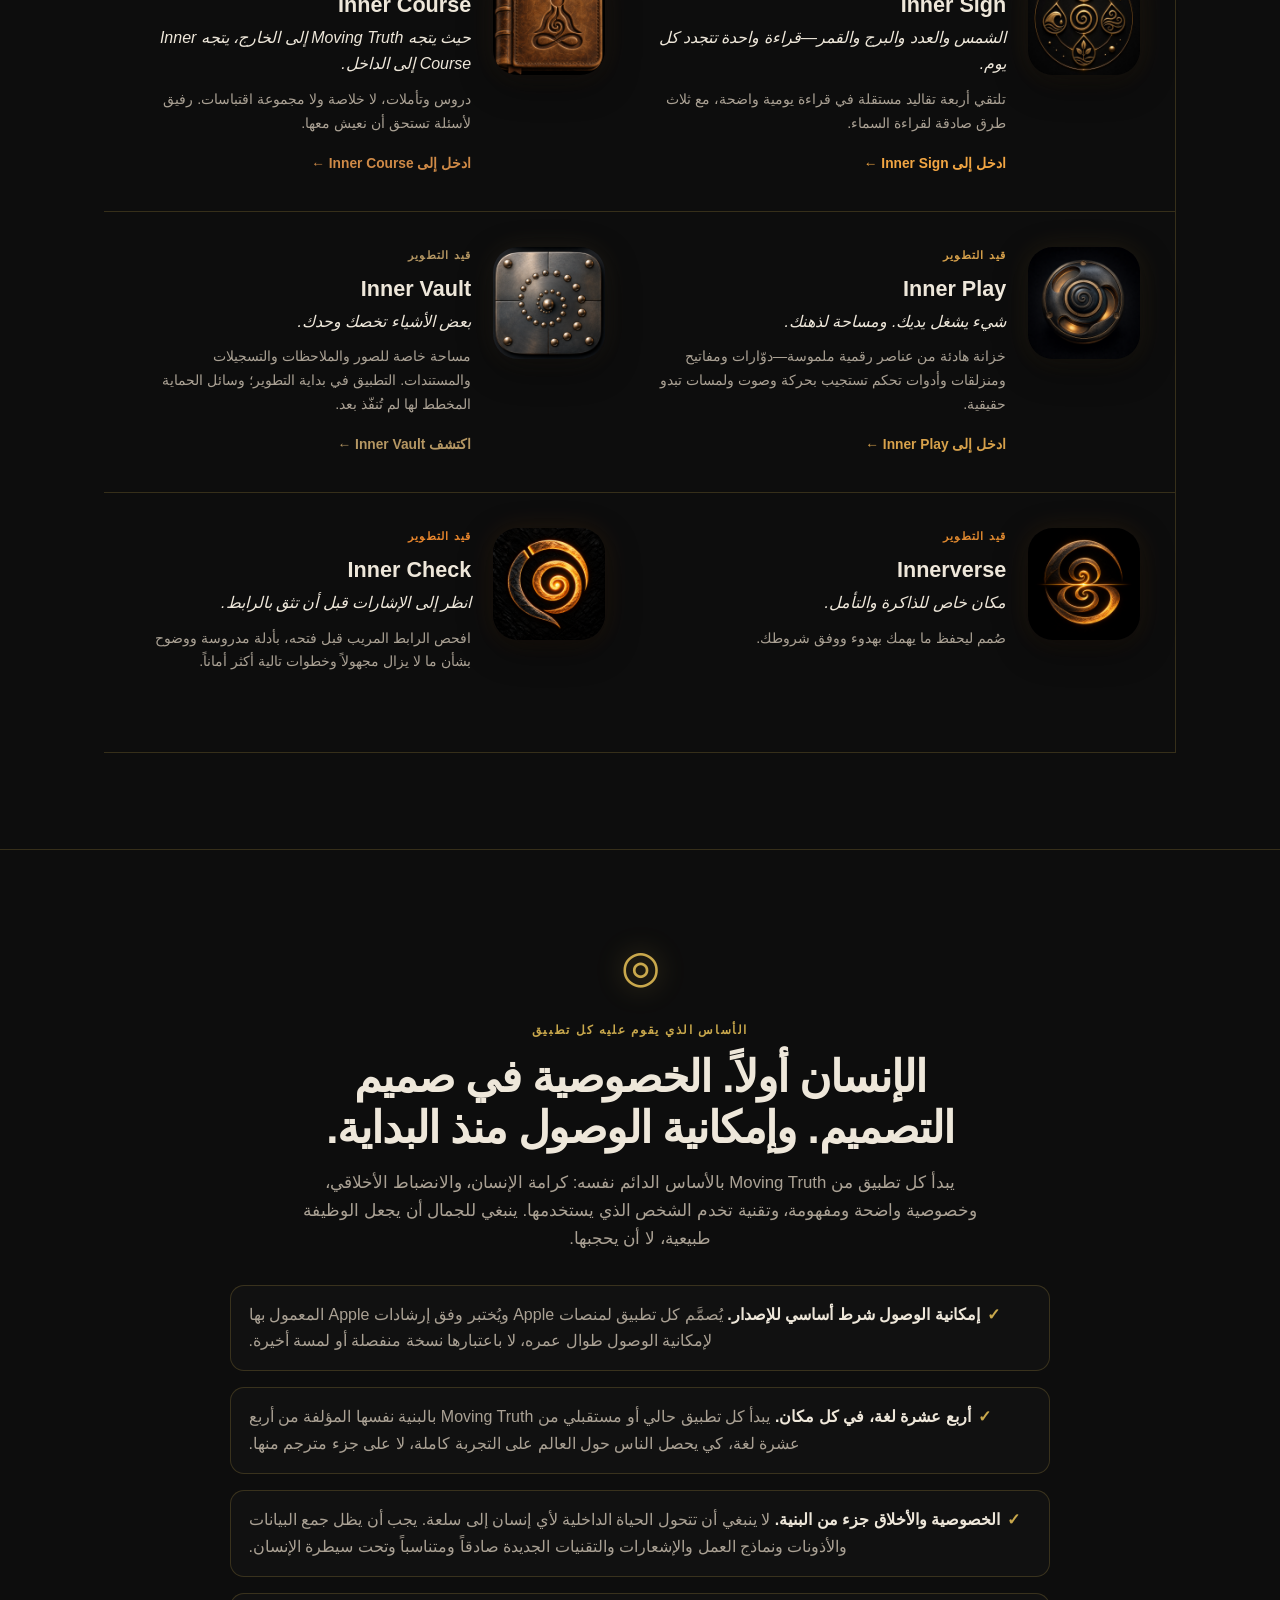
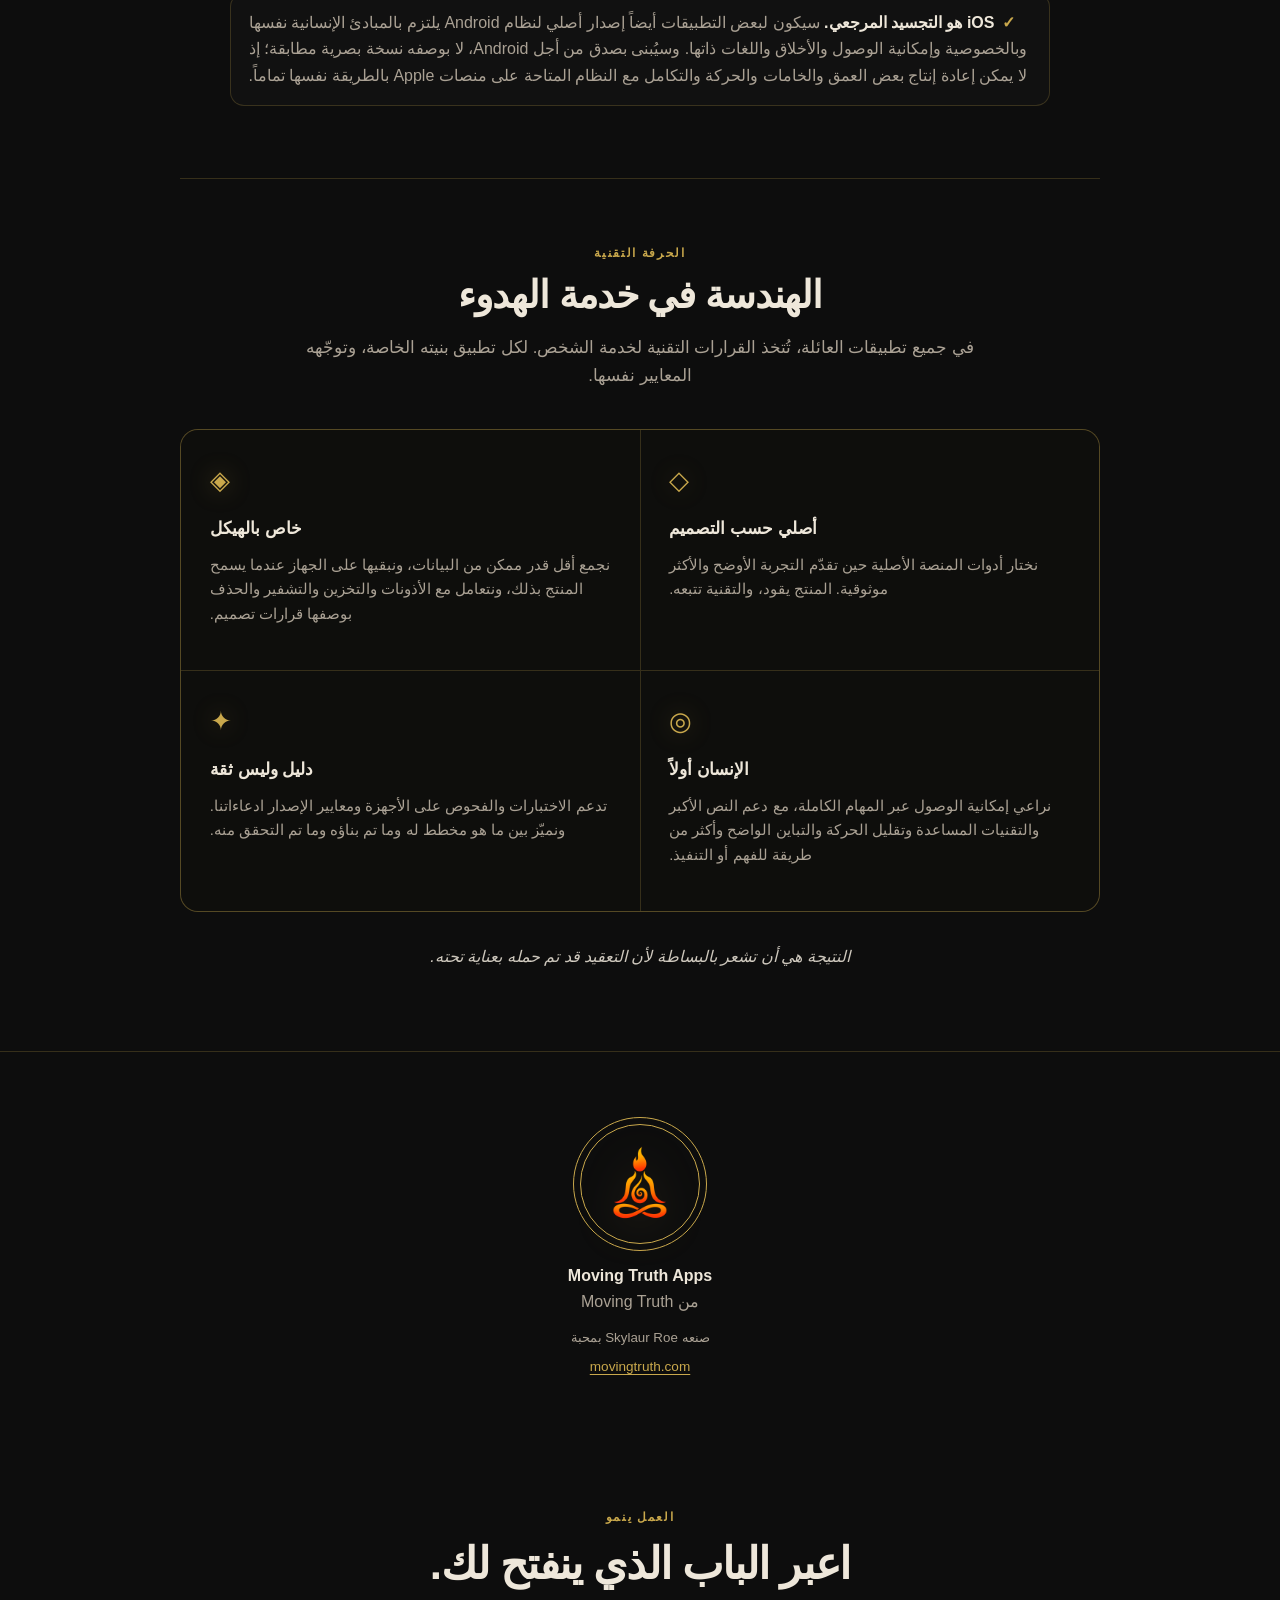
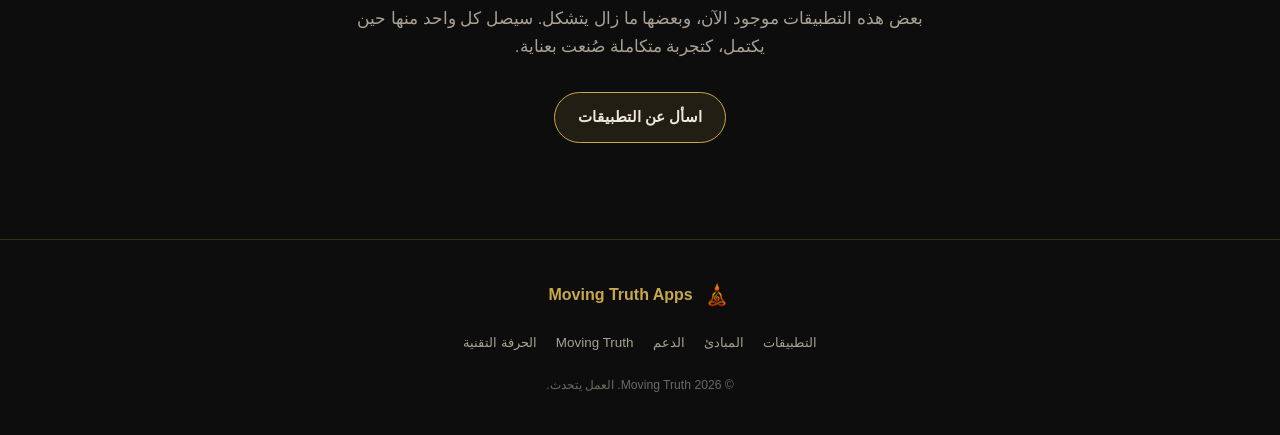
==== commit 5629731a: "Add Innerverse and Inner Check to the app family - add non-clickable In development cards for Innerv" ====
--- a/ar/index.html
+++ b/ar/index.html
@@ -262,6 +262,26 @@
             <span class="app-card__cta">اكتشف Inner Vault ←</span>
           </div>
         </a>
+
+        <article class="app-card app-card--static" style="--card-rgb: 224, 137, 47" aria-labelledby="innerverse-card-title">
+          <img class="app-card__icon" src="../assets/innerverse.png?v=20261111" alt="Innerverse — أيقونة التطبيق">
+          <div class="app-card__body">
+            <span class="app-card__status">قيد التطوير</span>
+            <h3 id="innerverse-card-title">Innerverse</h3>
+            <p class="app-card__tagline">مكان خاص للذاكرة والتأمل.</p>
+            <p class="app-card__copy">صُمم ليحفظ ما يهمك بهدوء ووفق شروطك.</p>
+          </div>
+        </article>
+
+        <article class="app-card app-card--static" style="--card-rgb: 234, 135, 45" aria-labelledby="inner-check-card-title">
+          <img class="app-card__icon" src="../assets/inner-check.png?v=20261111" alt="Inner Check — أيقونة التطبيق">
+          <div class="app-card__body">
+            <span class="app-card__status">قيد التطوير</span>
+            <h3 id="inner-check-card-title">Inner Check</h3>
+            <p class="app-card__tagline">انظر إلى الإشارات قبل أن تثق بالرابط.</p>
+            <p class="app-card__copy">افحص الرابط المريب قبل فتحه، بأدلة مدروسة ووضوح بشأن ما لا يزال مجهولاً وخطوات تالية أكثر أماناً.</p>
+          </div>
+        </article>
       </div>
     </section>
 
--- a/styles.css
+++ b/styles.css
@@ -97,6 +97,8 @@
 .app-card:last-child:nth-child(odd) { grid-column: 1 / -1; border-right: 0; padding-right: 2.2rem; }
 .app-card:last-child:nth-child(odd) .app-card__body { max-width: 720px; }
 .app-card:hover { color: inherit; background: linear-gradient(120deg, rgba(var(--card-rgb), .1), transparent 72%); transform: translateY(-2px); }
+.app-card--static { cursor: default; }
+.app-card--static:hover { background: transparent; transform: none; }
 .app-card__icon { width: 112px; height: 112px; border-radius: 25px; object-fit: cover; box-shadow: 0 10px 34px rgba(0,0,0,.46), 0 0 28px rgba(var(--card-rgb), .12); }
 .app-card__body { display: flex; flex-direction: column; align-items: flex-start; }
 .app-card__status { display: inline-flex; margin-bottom: .65rem; color: rgb(var(--card-rgb)); font-size: .68rem; font-weight: 800; letter-spacing: .11em; text-transform: uppercase; }
